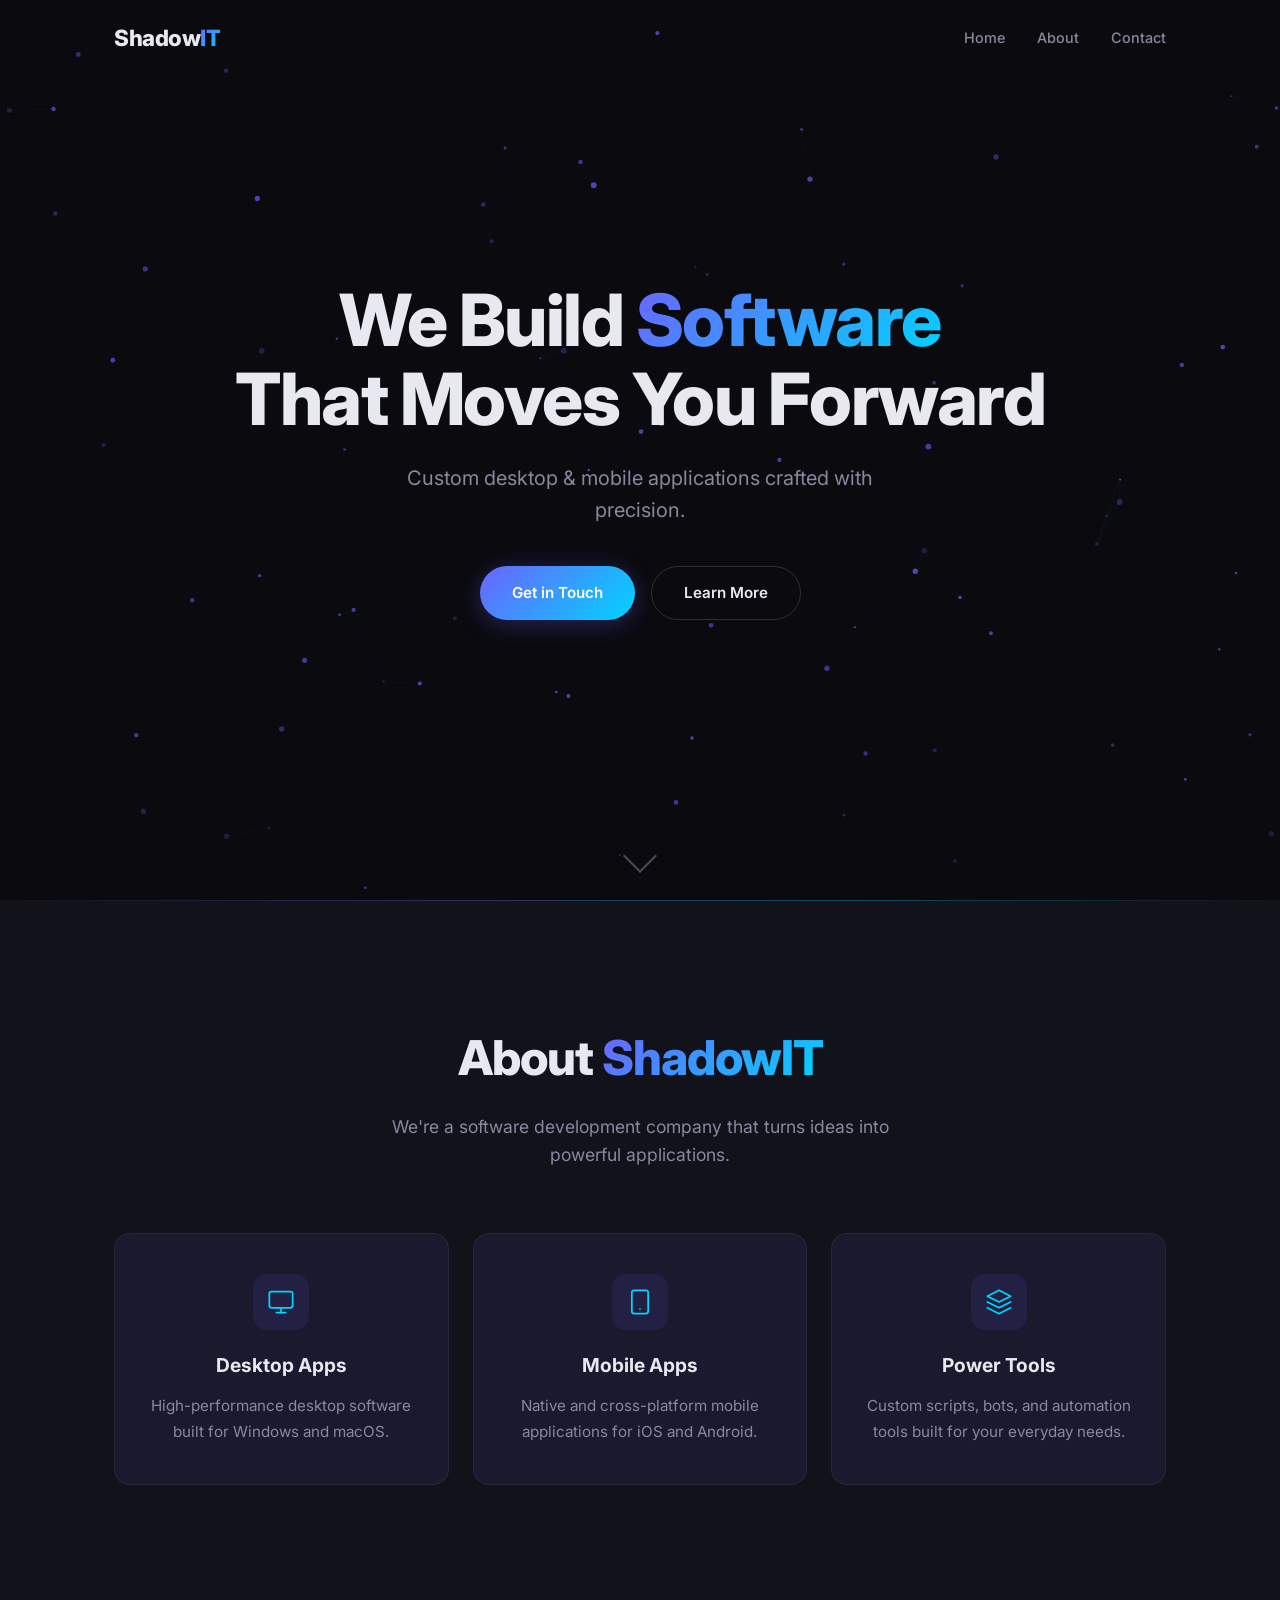
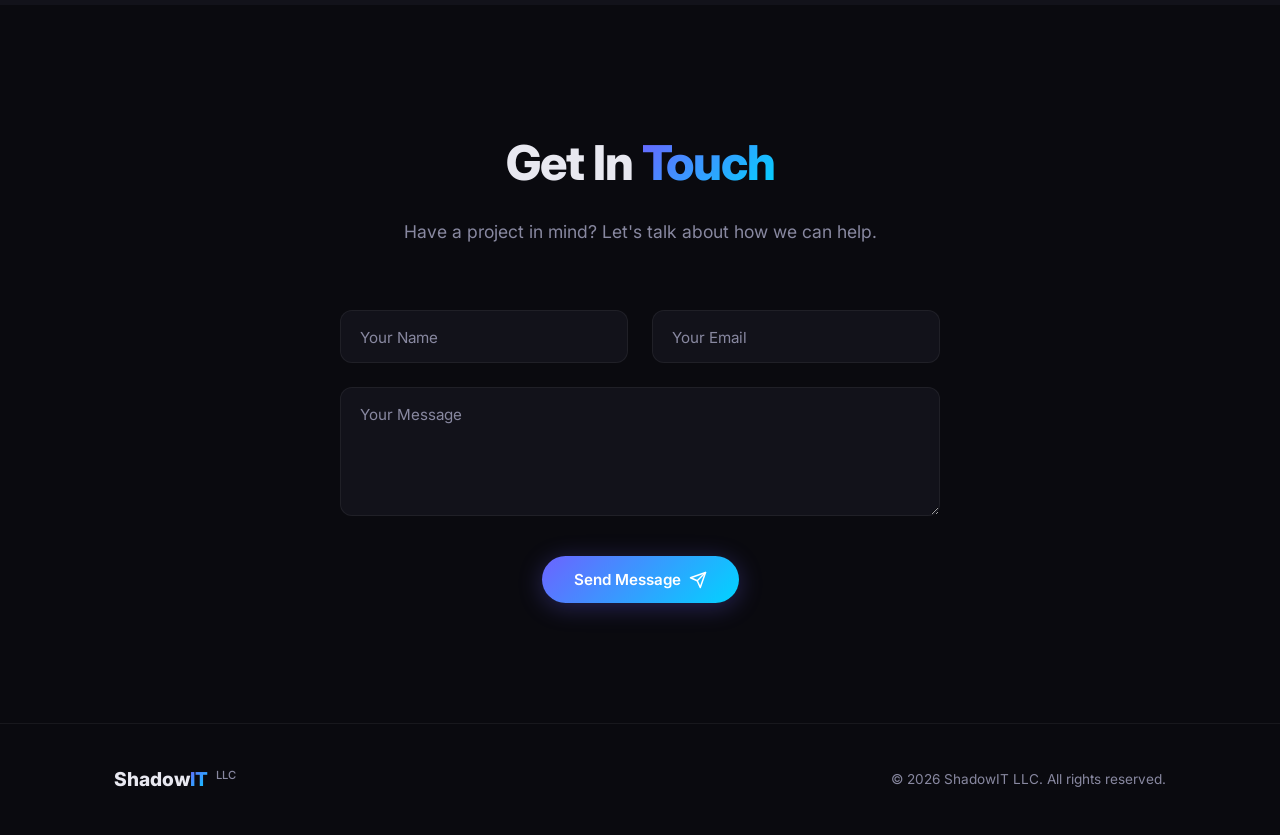
==== index.html @ 5a482e24 "Initial commit — ShadowIT LLC landing page Co-Authored-By: Claude Opus 4.6 <noreply@anthropic.com>" ====
<!DOCTYPE html>
<html lang="en">
<head>
  <meta charset="UTF-8">
  <meta name="viewport" content="width=device-width, initial-scale=1.0">
  <title>ShadowIT LLC — Software Development</title>
  <meta name="description" content="ShadowIT LLC builds custom software for desktop and mobile platforms.">
  <link rel="stylesheet" href="style.css">
  <link rel="preconnect" href="https://fonts.googleapis.com">
  <link rel="preconnect" href="https://fonts.gstatic.com" crossorigin>
  <link href="https://fonts.googleapis.com/css2?family=Inter:wght@400;500;600;700;800&display=swap" rel="stylesheet">
</head>
<body>
  <!-- Navigation -->
  <nav class="navbar" id="navbar">
    <div class="nav-container">
      <a href="#" class="nav-logo">
        <span class="logo-shadow">Shadow</span><span class="logo-it">IT</span>
      </a>
      <ul class="nav-links">
        <li><a href="#hero">Home</a></li>
        <li><a href="#about">About</a></li>
        <li><a href="#contact">Contact</a></li>
      </ul>
      <button class="nav-toggle" id="nav-toggle" aria-label="Toggle menu">
        <span></span>
        <span></span>
        <span></span>
      </button>
    </div>
  </nav>

  <!-- Hero Section -->
  <section class="hero" id="hero">
    <canvas id="particle-canvas"></canvas>
    <div class="hero-content">
      <h1 class="hero-title fade-up">
        We Build <span class="gradient-text">Software</span><br>
        That Moves You Forward
      </h1>
      <p class="hero-subtitle fade-up">
        Custom desktop &amp; mobile applications crafted with precision.
      </p>
      <div class="hero-buttons fade-up">
        <a href="#contact" class="btn btn-primary">Get in Touch</a>
        <a href="#about" class="btn btn-outline">Learn More</a>
      </div>
    </div>
    <a href="#about" class="scroll-indicator" aria-label="Scroll down">
      <div class="scroll-arrow"></div>
    </a>
  </section>

  <!-- About Section -->
  <section class="about" id="about">
    <div class="container">
      <h2 class="section-title fade-up">About <span class="gradient-text">ShadowIT</span></h2>
      <p class="section-subtitle fade-up">
        We're a software development company that turns ideas into powerful applications.
      </p>
      <div class="about-grid">
        <div class="about-card fade-up">
          <div class="card-icon">
            <svg viewBox="0 0 24 24" fill="none" stroke="currentColor" stroke-width="1.5" stroke-linecap="round" stroke-linejoin="round">
              <rect x="2" y="3" width="20" height="14" rx="2"/><path d="M8 21h8"/><path d="M12 17v4"/>
            </svg>
          </div>
          <h3>Desktop Apps</h3>
          <p>High-performance desktop software built for Windows and macOS.</p>
        </div>
        <div class="about-card fade-up">
          <div class="card-icon">
            <svg viewBox="0 0 24 24" fill="none" stroke="currentColor" stroke-width="1.5" stroke-linecap="round" stroke-linejoin="round">
              <rect x="5" y="2" width="14" height="20" rx="2"/><path d="M12 18h.01"/>
            </svg>
          </div>
          <h3>Mobile Apps</h3>
          <p>Native and cross-platform mobile applications for iOS and Android.</p>
        </div>
        <div class="about-card fade-up">
          <div class="card-icon">
            <svg viewBox="0 0 24 24" fill="none" stroke="currentColor" stroke-width="1.5" stroke-linecap="round" stroke-linejoin="round">
              <path d="M12 2L2 7l10 5 10-5-10-5z"/><path d="M2 17l10 5 10-5"/><path d="M2 12l10 5 10-5"/>
            </svg>
          </div>
          <h3>Power Tools</h3>
          <p>Custom scripts, bots, and automation tools built for your everyday needs.</p>
        </div>
      </div>
    </div>
  </section>

  <!-- Contact Section -->
  <section class="contact" id="contact">
    <div class="container">
      <h2 class="section-title fade-up">Get In <span class="gradient-text">Touch</span></h2>
      <p class="section-subtitle fade-up">
        Have a project in mind? Let's talk about how we can help.
      </p>
      <form class="contact-form fade-up" id="contact-form">
        <div class="form-group">
          <input type="text" id="name" name="name" required placeholder=" ">
          <label for="name">Your Name</label>
        </div>
        <div class="form-group">
          <input type="email" id="email" name="email" required placeholder=" ">
          <label for="email">Your Email</label>
        </div>
        <div class="form-group full-width">
          <textarea id="message" name="message" rows="5" required placeholder=" "></textarea>
          <label for="message">Your Message</label>
        </div>
        <button type="submit" class="btn btn-primary btn-submit">
          <span>Send Message</span>
          <svg class="send-icon" viewBox="0 0 24 24" fill="none" stroke="currentColor" stroke-width="2" stroke-linecap="round" stroke-linejoin="round">
            <path d="M22 2L11 13"/><path d="M22 2L15 22L11 13L2 9L22 2Z"/>
          </svg>
        </button>
      </form>
    </div>
  </section>

  <!-- Footer -->
  <footer class="footer">
    <div class="container">
      <div class="footer-content">
        <div class="footer-logo">
          <span class="logo-shadow">Shadow</span><span class="logo-it">IT</span>
          <span class="footer-llc">LLC</span>
        </div>
        <p class="footer-text">&copy; 2026 ShadowIT LLC. All rights reserved.</p>
      </div>
    </div>
  </footer>

  <script src="script.js"></script>
</body>
</html>
---- style.css ----
/* ===== Reset & Base ===== */
*, *::before, *::after {
  margin: 0;
  padding: 0;
  box-sizing: border-box;
}

:root {
  --bg-primary: #0a0a0f;
  --bg-secondary: #12121a;
  --bg-card: #1a1a2e;
  --text-primary: #e8e8f0;
  --text-secondary: #8888a0;
  --accent-1: #6c63ff;
  --accent-2: #00d4ff;
  --accent-gradient: linear-gradient(135deg, var(--accent-1), var(--accent-2));
  --border-color: rgba(255, 255, 255, 0.06);
  --glow: 0 0 40px rgba(108, 99, 255, 0.15);
}

html {
  scroll-behavior: smooth;
}

body {
  font-family: 'Inter', -apple-system, BlinkMacSystemFont, sans-serif;
  background-color: var(--bg-primary);
  color: var(--text-primary);
  line-height: 1.6;
  overflow-x: hidden;
}

a {
  text-decoration: none;
  color: inherit;
}

.container {
  max-width: 1100px;
  margin: 0 auto;
  padding: 0 24px;
}

.gradient-text {
  background: var(--accent-gradient);
  -webkit-background-clip: text;
  -webkit-text-fill-color: transparent;
  background-clip: text;
}

/* ===== Navbar ===== */
.navbar {
  position: fixed;
  top: 0;
  left: 0;
  right: 0;
  z-index: 1000;
  padding: 20px 0;
  transition: background 0.3s, padding 0.3s, box-shadow 0.3s;
}

.navbar.scrolled {
  background: rgba(10, 10, 15, 0.92);
  backdrop-filter: blur(16px);
  padding: 12px 0;
  box-shadow: 0 1px 0 var(--border-color);
}

.nav-container {
  max-width: 1100px;
  margin: 0 auto;
  padding: 0 24px;
  display: flex;
  align-items: center;
  justify-content: space-between;
}

.nav-logo {
  font-size: 1.4rem;
  font-weight: 800;
  letter-spacing: -0.5px;
}

.logo-shadow {
  color: var(--text-primary);
}

.logo-it {
  background: var(--accent-gradient);
  -webkit-background-clip: text;
  -webkit-text-fill-color: transparent;
  background-clip: text;
}

.nav-links {
  list-style: none;
  display: flex;
  gap: 32px;
}

.nav-links a {
  font-size: 0.9rem;
  font-weight: 500;
  color: var(--text-secondary);
  transition: color 0.3s;
  position: relative;
}

.nav-links a::after {
  content: '';
  position: absolute;
  bottom: -4px;
  left: 0;
  width: 0;
  height: 2px;
  background: var(--accent-gradient);
  transition: width 0.3s;
}

.nav-links a:hover {
  color: var(--text-primary);
}

.nav-links a:hover::after {
  width: 100%;
}

.nav-toggle {
  display: none;
  flex-direction: column;
  gap: 5px;
  background: none;
  border: none;
  cursor: pointer;
  padding: 4px;
}

.nav-toggle span {
  width: 24px;
  height: 2px;
  background: var(--text-primary);
  transition: transform 0.3s, opacity 0.3s;
}

.nav-toggle.active span:nth-child(1) {
  transform: rotate(45deg) translate(5px, 5px);
}

.nav-toggle.active span:nth-child(2) {
  opacity: 0;
}

.nav-toggle.active span:nth-child(3) {
  transform: rotate(-45deg) translate(5px, -5px);
}

/* ===== Hero ===== */
.hero {
  position: relative;
  min-height: 100vh;
  display: flex;
  align-items: center;
  justify-content: center;
  text-align: center;
  overflow: hidden;
}

#particle-canvas {
  position: absolute;
  top: 0;
  left: 0;
  width: 100%;
  height: 100%;
  pointer-events: none;
}

.hero-content {
  position: relative;
  z-index: 1;
  padding: 0 24px;
}

.hero-title {
  font-size: clamp(2.4rem, 6vw, 4.5rem);
  font-weight: 800;
  line-height: 1.1;
  letter-spacing: -1.5px;
  margin-bottom: 24px;
}

.hero-subtitle {
  font-size: clamp(1rem, 2vw, 1.25rem);
  color: var(--text-secondary);
  max-width: 500px;
  margin: 0 auto 40px;
}

.hero-buttons {
  display: flex;
  gap: 16px;
  justify-content: center;
  flex-wrap: wrap;
}

/* ===== Buttons ===== */
.btn {
  display: inline-flex;
  align-items: center;
  gap: 8px;
  padding: 14px 32px;
  border-radius: 50px;
  font-size: 0.95rem;
  font-weight: 600;
  font-family: inherit;
  cursor: pointer;
  transition: transform 0.2s, box-shadow 0.3s;
}

.btn:hover {
  transform: translateY(-2px);
}

.btn-primary {
  background: var(--accent-gradient);
  color: #fff;
  border: none;
  box-shadow: 0 4px 24px rgba(108, 99, 255, 0.3);
}

.btn-primary:hover {
  box-shadow: 0 8px 32px rgba(108, 99, 255, 0.45);
}

.btn-outline {
  background: transparent;
  color: var(--text-primary);
  border: 1.5px solid rgba(255, 255, 255, 0.15);
}

.btn-outline:hover {
  border-color: var(--accent-1);
  box-shadow: 0 0 20px rgba(108, 99, 255, 0.15);
}

/* ===== Scroll Indicator ===== */
.scroll-indicator {
  position: absolute;
  bottom: 32px;
  left: 50%;
  transform: translateX(-50%);
  z-index: 1;
  cursor: pointer;
}

.scroll-arrow {
  width: 24px;
  height: 24px;
  border-right: 2px solid var(--text-secondary);
  border-bottom: 2px solid var(--text-secondary);
  transform: rotate(45deg);
  animation: bounce 2s infinite;
  opacity: 0.5;
}

@keyframes bounce {
  0%, 20%, 50%, 80%, 100% { transform: rotate(45deg) translateY(0); }
  40% { transform: rotate(45deg) translateY(8px); }
  60% { transform: rotate(45deg) translateY(4px); }
}

/* ===== About Section ===== */
.about {
  padding: 120px 0;
  background: var(--bg-secondary);
  position: relative;
}

.about::before {
  content: '';
  position: absolute;
  top: 0;
  left: 0;
  right: 0;
  height: 1px;
  background: linear-gradient(90deg, transparent, var(--accent-1), var(--accent-2), transparent);
  opacity: 0.3;
}

.section-title {
  font-size: clamp(2rem, 4vw, 3rem);
  font-weight: 800;
  text-align: center;
  letter-spacing: -1px;
  margin-bottom: 16px;
}

.section-subtitle {
  text-align: center;
  color: var(--text-secondary);
  font-size: 1.1rem;
  max-width: 550px;
  margin: 0 auto 64px;
}

.about-grid {
  display: grid;
  grid-template-columns: repeat(3, 1fr);
  gap: 24px;
}

.about-card {
  background: var(--bg-card);
  border: 1px solid var(--border-color);
  border-radius: 16px;
  padding: 40px 32px;
  text-align: center;
  transition: transform 0.3s, box-shadow 0.3s, border-color 0.3s;
}

.about-card:hover {
  transform: translateY(-8px);
  box-shadow: var(--glow);
  border-color: rgba(108, 99, 255, 0.2);
}

.card-icon {
  width: 56px;
  height: 56px;
  margin: 0 auto 20px;
  display: flex;
  align-items: center;
  justify-content: center;
  border-radius: 14px;
  background: rgba(108, 99, 255, 0.1);
}

.card-icon svg {
  width: 28px;
  height: 28px;
  color: var(--accent-2);
}

.about-card h3 {
  font-size: 1.2rem;
  font-weight: 700;
  margin-bottom: 12px;
}

.about-card p {
  color: var(--text-secondary);
  font-size: 0.95rem;
  line-height: 1.7;
}

/* ===== Contact Section ===== */
.contact {
  padding: 120px 0;
  background: var(--bg-primary);
}

.contact-form {
  max-width: 600px;
  margin: 0 auto;
  display: grid;
  grid-template-columns: 1fr 1fr;
  gap: 24px;
}

.form-group {
  position: relative;
}

.form-group.full-width {
  grid-column: 1 / -1;
}

.form-group input,
.form-group textarea {
  width: 100%;
  padding: 16px 20px;
  background: var(--bg-secondary);
  border: 1.5px solid var(--border-color);
  border-radius: 12px;
  color: var(--text-primary);
  font-size: 0.95rem;
  font-family: inherit;
  transition: border-color 0.3s, box-shadow 0.3s;
  outline: none;
}

.form-group textarea {
  resize: vertical;
  min-height: 120px;
}

.form-group input:focus,
.form-group textarea:focus {
  border-color: var(--accent-1);
  box-shadow: 0 0 0 3px rgba(108, 99, 255, 0.1);
}

.form-group label {
  position: absolute;
  top: 16px;
  left: 20px;
  font-size: 0.95rem;
  color: var(--text-secondary);
  pointer-events: none;
  transition: all 0.2s;
}

.form-group input:focus + label,
.form-group input:not(:placeholder-shown) + label,
.form-group textarea:focus + label,
.form-group textarea:not(:placeholder-shown) + label {
  top: -10px;
  left: 14px;
  font-size: 0.75rem;
  color: var(--accent-2);
  background: var(--bg-primary);
  padding: 0 6px;
}

.btn-submit {
  grid-column: 1 / -1;
  justify-content: center;
  width: fit-content;
  margin: 8px auto 0;
}

.send-icon {
  width: 18px;
  height: 18px;
}

/* ===== Footer ===== */
.footer {
  padding: 40px 0;
  border-top: 1px solid var(--border-color);
}

.footer-content {
  display: flex;
  align-items: center;
  justify-content: space-between;
}

.footer-logo {
  font-size: 1.2rem;
  font-weight: 800;
}

.footer-llc {
  font-size: 0.7rem;
  color: var(--text-secondary);
  font-weight: 500;
  margin-left: 4px;
  vertical-align: super;
}

.footer-text {
  color: var(--text-secondary);
  font-size: 0.85rem;
}

/* ===== Fade-up Animation ===== */
.fade-up {
  opacity: 0;
  transform: translateY(30px);
  transition: opacity 0.7s ease, transform 0.7s ease;
}

.fade-up.visible {
  opacity: 1;
  transform: translateY(0);
}

/* ===== Form Success State ===== */
.form-success {
  text-align: center;
  padding: 40px;
  grid-column: 1 / -1;
}

.form-success svg {
  width: 56px;
  height: 56px;
  color: #22c55e;
  margin-bottom: 16px;
}

.form-success h3 {
  font-size: 1.3rem;
  margin-bottom: 8px;
}

.form-success p {
  color: var(--text-secondary);
}

/* ===== Responsive ===== */
@media (max-width: 768px) {
  .nav-links {
    display: none;
    position: absolute;
    top: 100%;
    left: 0;
    right: 0;
    background: rgba(10, 10, 15, 0.96);
    backdrop-filter: blur(16px);
    flex-direction: column;
    align-items: center;
    padding: 24px 0;
    gap: 20px;
    border-bottom: 1px solid var(--border-color);
  }

  .nav-links.open {
    display: flex;
  }

  .nav-toggle {
    display: flex;
  }

  .about-grid {
    grid-template-columns: 1fr;
    max-width: 400px;
    margin: 0 auto;
  }

  .contact-form {
    grid-template-columns: 1fr;
  }

  .footer-content {
    flex-direction: column;
    gap: 12px;
    text-align: center;
  }
}
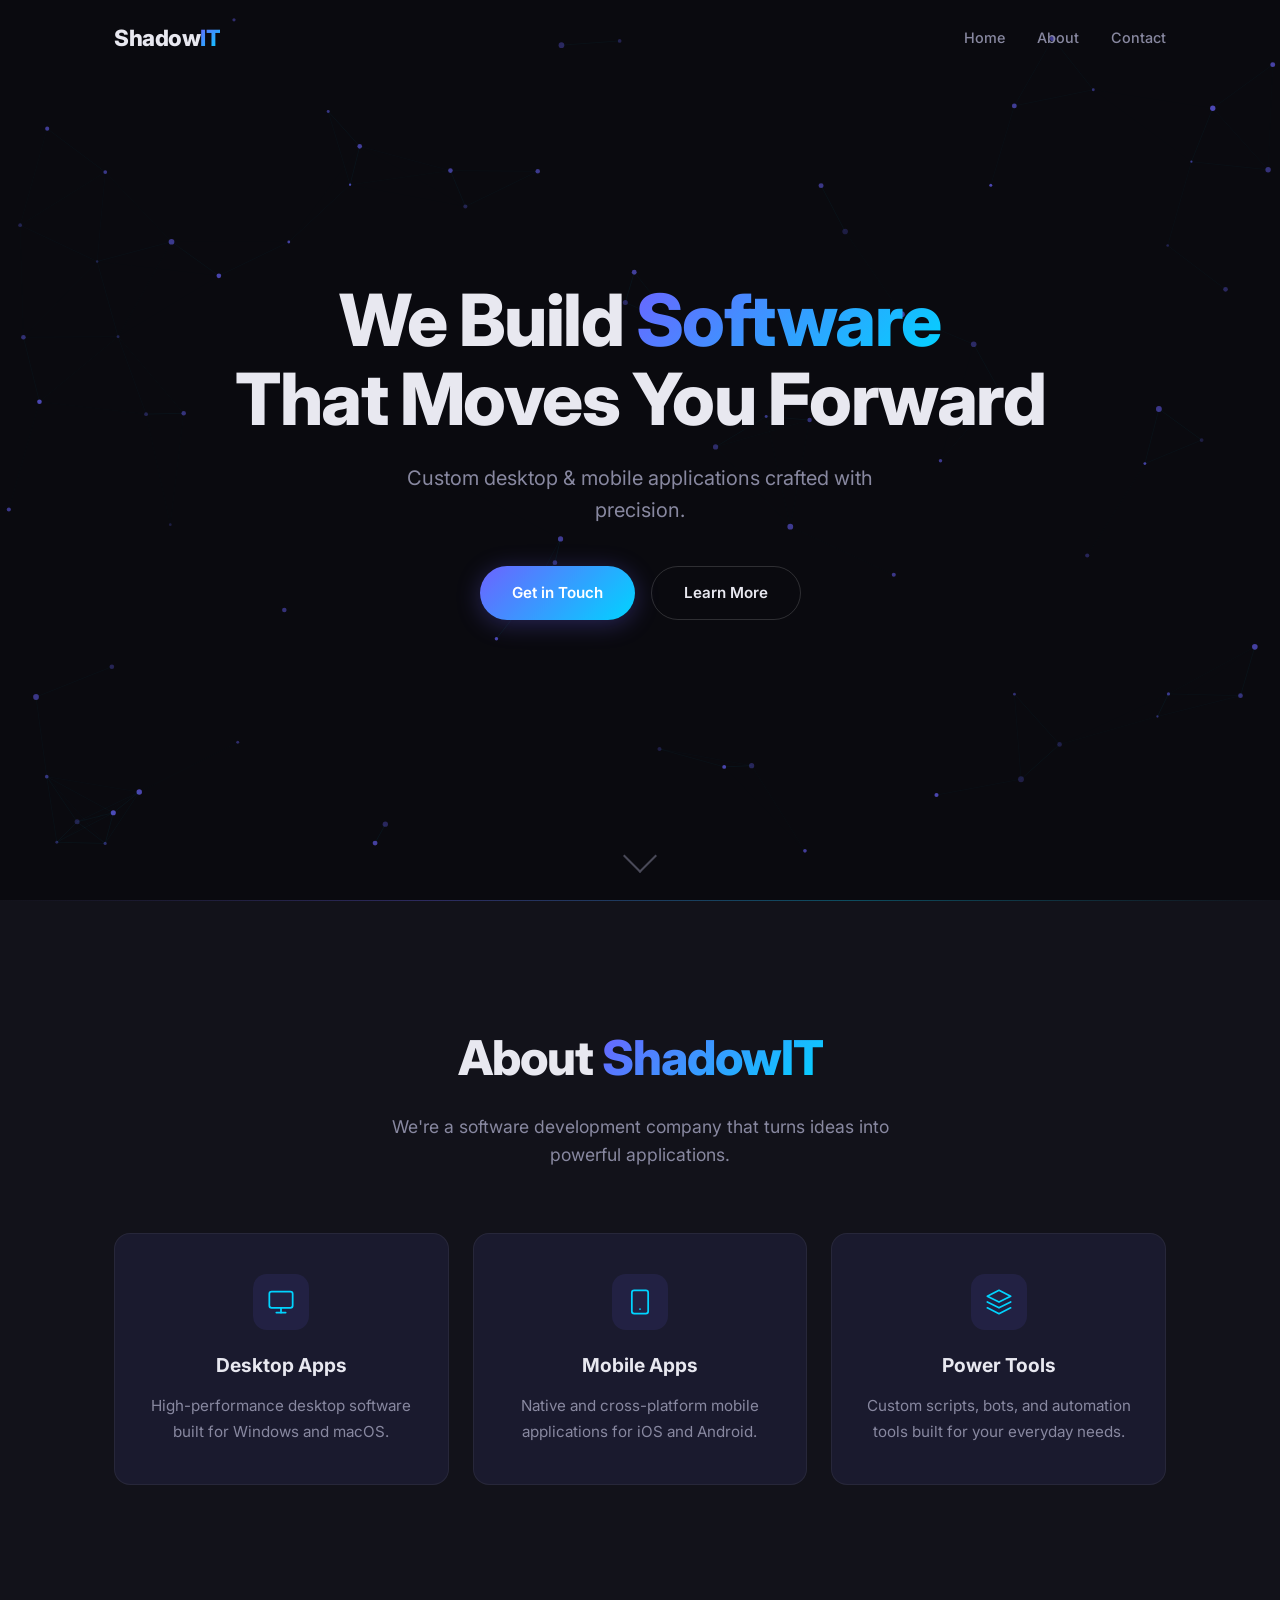
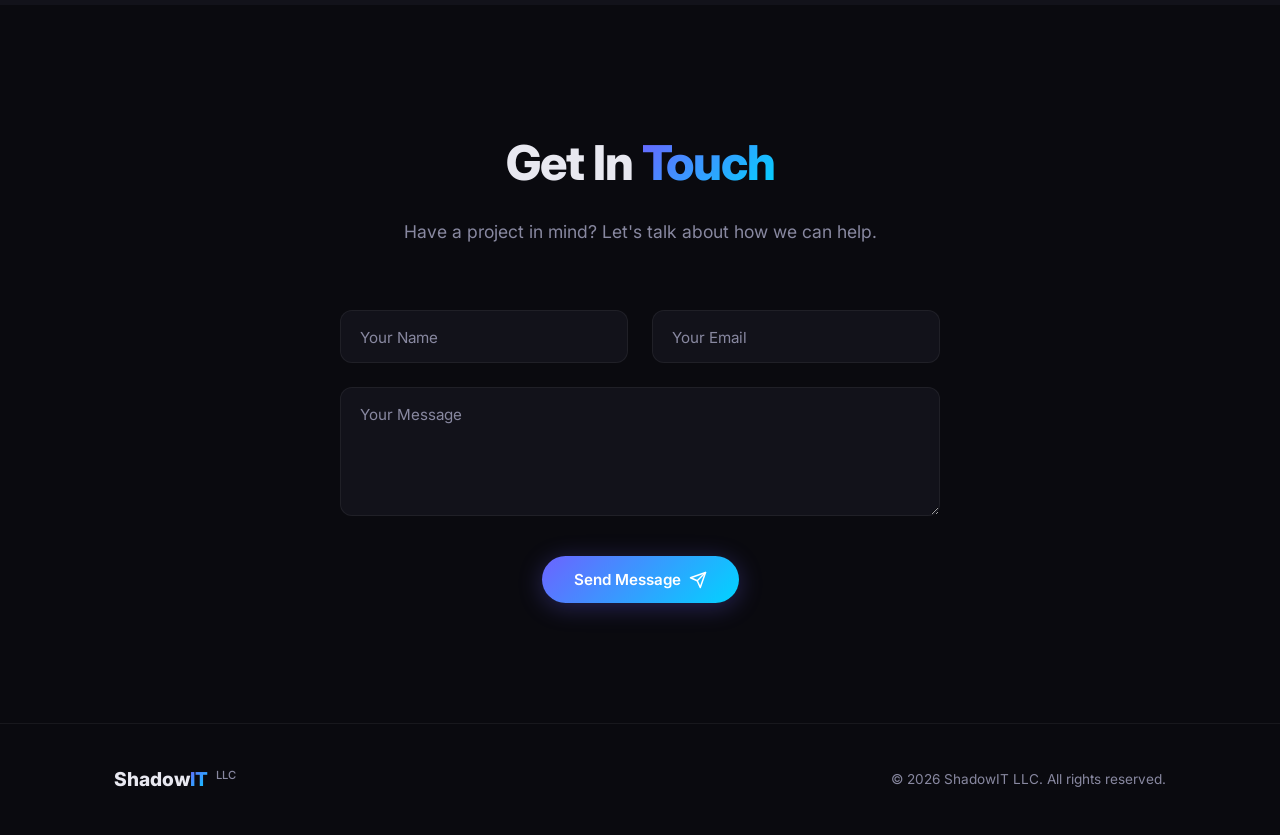
==== commit 2a14eaa2: "Wire up contact form to FormSubmit for email delivery Co-Authored-By: Claude Opus 4.6 <noreply@anthr" ====
--- a/index.html
+++ b/index.html
@@ -97,7 +97,10 @@
       <p class="section-subtitle fade-up">
         Have a project in mind? Let's talk about how we can help.
       </p>
-      <form class="contact-form fade-up" id="contact-form">
+      <form class="contact-form fade-up" id="contact-form" action="https://formsubmit.co/TheShadowITGroup@gmail.com" method="POST">
+        <input type="hidden" name="_subject" value="New message from ShadowIT website">
+        <input type="hidden" name="_next" value="https://theshadowitgroup.com">
+        <input type="hidden" name="_captcha" value="false">
         <div class="form-group">
           <input type="text" id="name" name="name" required placeholder=" ">
           <label for="name">Your Name</label>
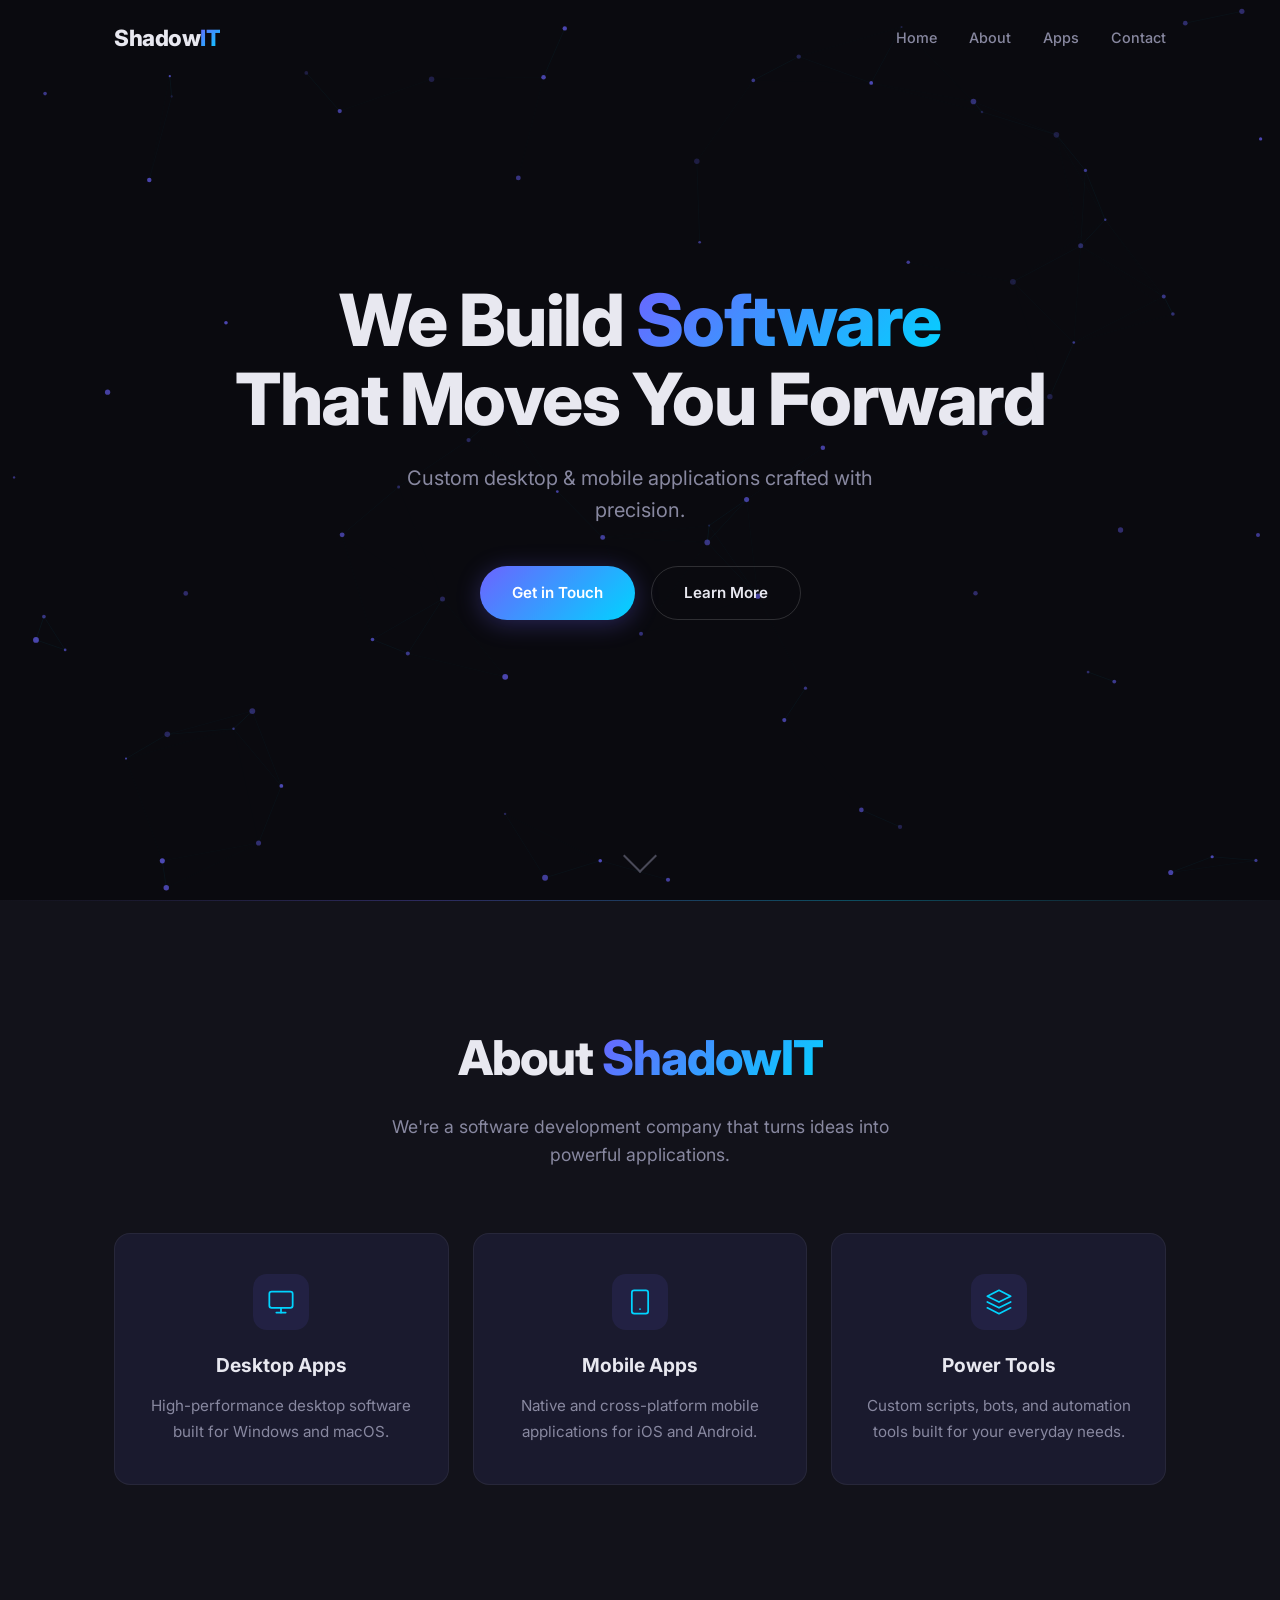
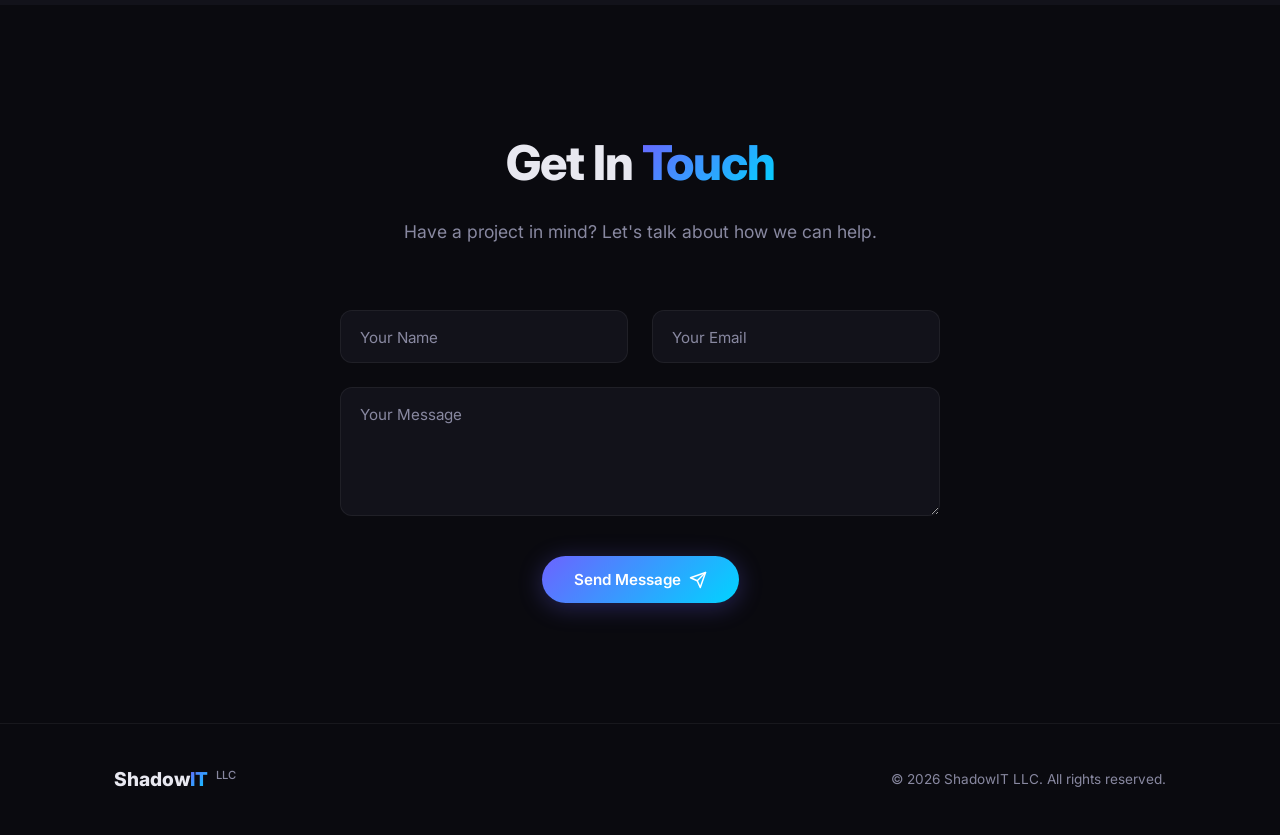
==== commit 42c814bc: "Add Apps page showcasing MightyTask New apps.html page with detailed feature breakdown for MightyTas" ====
--- a/index.html
+++ b/index.html
@@ -20,6 +20,7 @@
       <ul class="nav-links">
         <li><a href="#hero">Home</a></li>
         <li><a href="#about">About</a></li>
+        <li><a href="apps.html">Apps</a></li>
         <li><a href="#contact">Contact</a></li>
       </ul>
       <button class="nav-toggle" id="nav-toggle" aria-label="Toggle menu">
--- a/style.css
+++ b/style.css
@@ -463,6 +463,226 @@
   font-size: 0.85rem;
 }
 
+/* ===== Active Nav Link ===== */
+.nav-links a.active {
+  color: var(--text-primary);
+}
+
+.nav-links a.active::after {
+  width: 100%;
+}
+
+/* ===== Apps Hero ===== */
+.apps-hero {
+  padding: 160px 0 80px;
+  background: var(--bg-primary);
+  text-align: center;
+}
+
+/* ===== App Showcase ===== */
+.app-showcase {
+  padding: 0 0 120px;
+  background: var(--bg-primary);
+}
+
+.app-header {
+  display: flex;
+  align-items: center;
+  gap: 24px;
+  margin-bottom: 24px;
+}
+
+.app-icon {
+  width: 72px;
+  height: 72px;
+  border-radius: 18px;
+  background: rgba(108, 99, 255, 0.12);
+  display: flex;
+  align-items: center;
+  justify-content: center;
+  flex-shrink: 0;
+}
+
+.app-icon svg {
+  width: 36px;
+  height: 36px;
+  color: var(--accent-2);
+}
+
+.app-name {
+  font-size: 2rem;
+  font-weight: 800;
+  letter-spacing: -0.5px;
+}
+
+.app-tagline {
+  color: var(--text-secondary);
+  font-size: 1rem;
+  margin-top: 4px;
+}
+
+.badge {
+  display: inline-block;
+  padding: 4px 12px;
+  border-radius: 20px;
+  font-size: 0.75rem;
+  font-weight: 600;
+  background: rgba(108, 99, 255, 0.15);
+  color: var(--accent-2);
+  border: 1px solid rgba(108, 99, 255, 0.25);
+  margin-top: 8px;
+}
+
+.app-description {
+  color: var(--text-secondary);
+  font-size: 1.05rem;
+  line-height: 1.8;
+  max-width: 700px;
+  margin-bottom: 48px;
+}
+
+.features-heading {
+  font-size: 1.3rem;
+  font-weight: 700;
+  margin-bottom: 24px;
+  color: var(--text-primary);
+}
+
+/* Feature Cards Grid */
+.feature-cards {
+  display: grid;
+  grid-template-columns: repeat(3, 1fr);
+  gap: 20px;
+  margin-bottom: 56px;
+}
+
+.feature-card {
+  background: var(--bg-card);
+  border: 1px solid var(--border-color);
+  border-radius: 14px;
+  padding: 32px 24px;
+  transition: transform 0.3s, box-shadow 0.3s, border-color 0.3s;
+}
+
+.feature-card:hover {
+  transform: translateY(-4px);
+  box-shadow: var(--glow);
+  border-color: rgba(108, 99, 255, 0.2);
+}
+
+.feature-icon {
+  width: 48px;
+  height: 48px;
+  border-radius: 12px;
+  background: rgba(108, 99, 255, 0.1);
+  display: flex;
+  align-items: center;
+  justify-content: center;
+  margin-bottom: 16px;
+}
+
+.feature-icon svg {
+  width: 24px;
+  height: 24px;
+  color: var(--accent-2);
+}
+
+.feature-card h4 {
+  font-size: 1.05rem;
+  font-weight: 700;
+  margin-bottom: 8px;
+}
+
+.feature-card p {
+  color: var(--text-secondary);
+  font-size: 0.9rem;
+  line-height: 1.7;
+}
+
+/* Detail Grid */
+.detail-grid {
+  display: grid;
+  grid-template-columns: repeat(2, 1fr);
+  gap: 16px;
+  margin-bottom: 56px;
+}
+
+.detail-item {
+  display: flex;
+  align-items: flex-start;
+  gap: 16px;
+  padding: 20px;
+  background: var(--bg-secondary);
+  border: 1px solid var(--border-color);
+  border-radius: 12px;
+  transition: border-color 0.3s;
+}
+
+.detail-item:hover {
+  border-color: rgba(108, 99, 255, 0.2);
+}
+
+.detail-icon {
+  width: 40px;
+  height: 40px;
+  border-radius: 10px;
+  background: rgba(108, 99, 255, 0.1);
+  display: flex;
+  align-items: center;
+  justify-content: center;
+  flex-shrink: 0;
+}
+
+.detail-icon svg {
+  width: 20px;
+  height: 20px;
+  color: var(--accent-2);
+}
+
+.detail-item h4 {
+  font-size: 0.95rem;
+  font-weight: 700;
+  margin-bottom: 4px;
+}
+
+.detail-item p {
+  color: var(--text-secondary);
+  font-size: 0.85rem;
+  line-height: 1.6;
+}
+
+/* CTA Card */
+.cta-card {
+  text-align: center;
+  padding: 48px 32px;
+  background: var(--bg-card);
+  border: 1px solid var(--border-color);
+  border-radius: 16px;
+  position: relative;
+  overflow: hidden;
+}
+
+.cta-card::before {
+  content: '';
+  position: absolute;
+  top: 0;
+  left: 0;
+  right: 0;
+  height: 2px;
+  background: var(--accent-gradient);
+}
+
+.cta-card h3 {
+  font-size: 1.4rem;
+  font-weight: 700;
+  margin-bottom: 8px;
+}
+
+.cta-card p {
+  color: var(--text-secondary);
+  font-size: 0.95rem;
+}
+
 /* ===== Fade-up Animation ===== */
 .fade-up {
   opacity: 0;
@@ -480,6 +700,10 @@
   text-align: center;
   padding: 40px;
   grid-column: 1 / -1;
+  display: flex;
+  flex-direction: column;
+  align-items: center;
+  justify-content: center;
 }
 
 .form-success svg {
@@ -538,4 +762,23 @@
     gap: 12px;
     text-align: center;
   }
-}
+
+  .feature-cards {
+    grid-template-columns: repeat(2, 1fr);
+  }
+
+  .detail-grid {
+    grid-template-columns: 1fr;
+  }
+
+  .app-header {
+    flex-direction: column;
+    text-align: center;
+  }
+}
+
+@media (max-width: 480px) {
+  .feature-cards {
+    grid-template-columns: 1fr;
+  }
+}
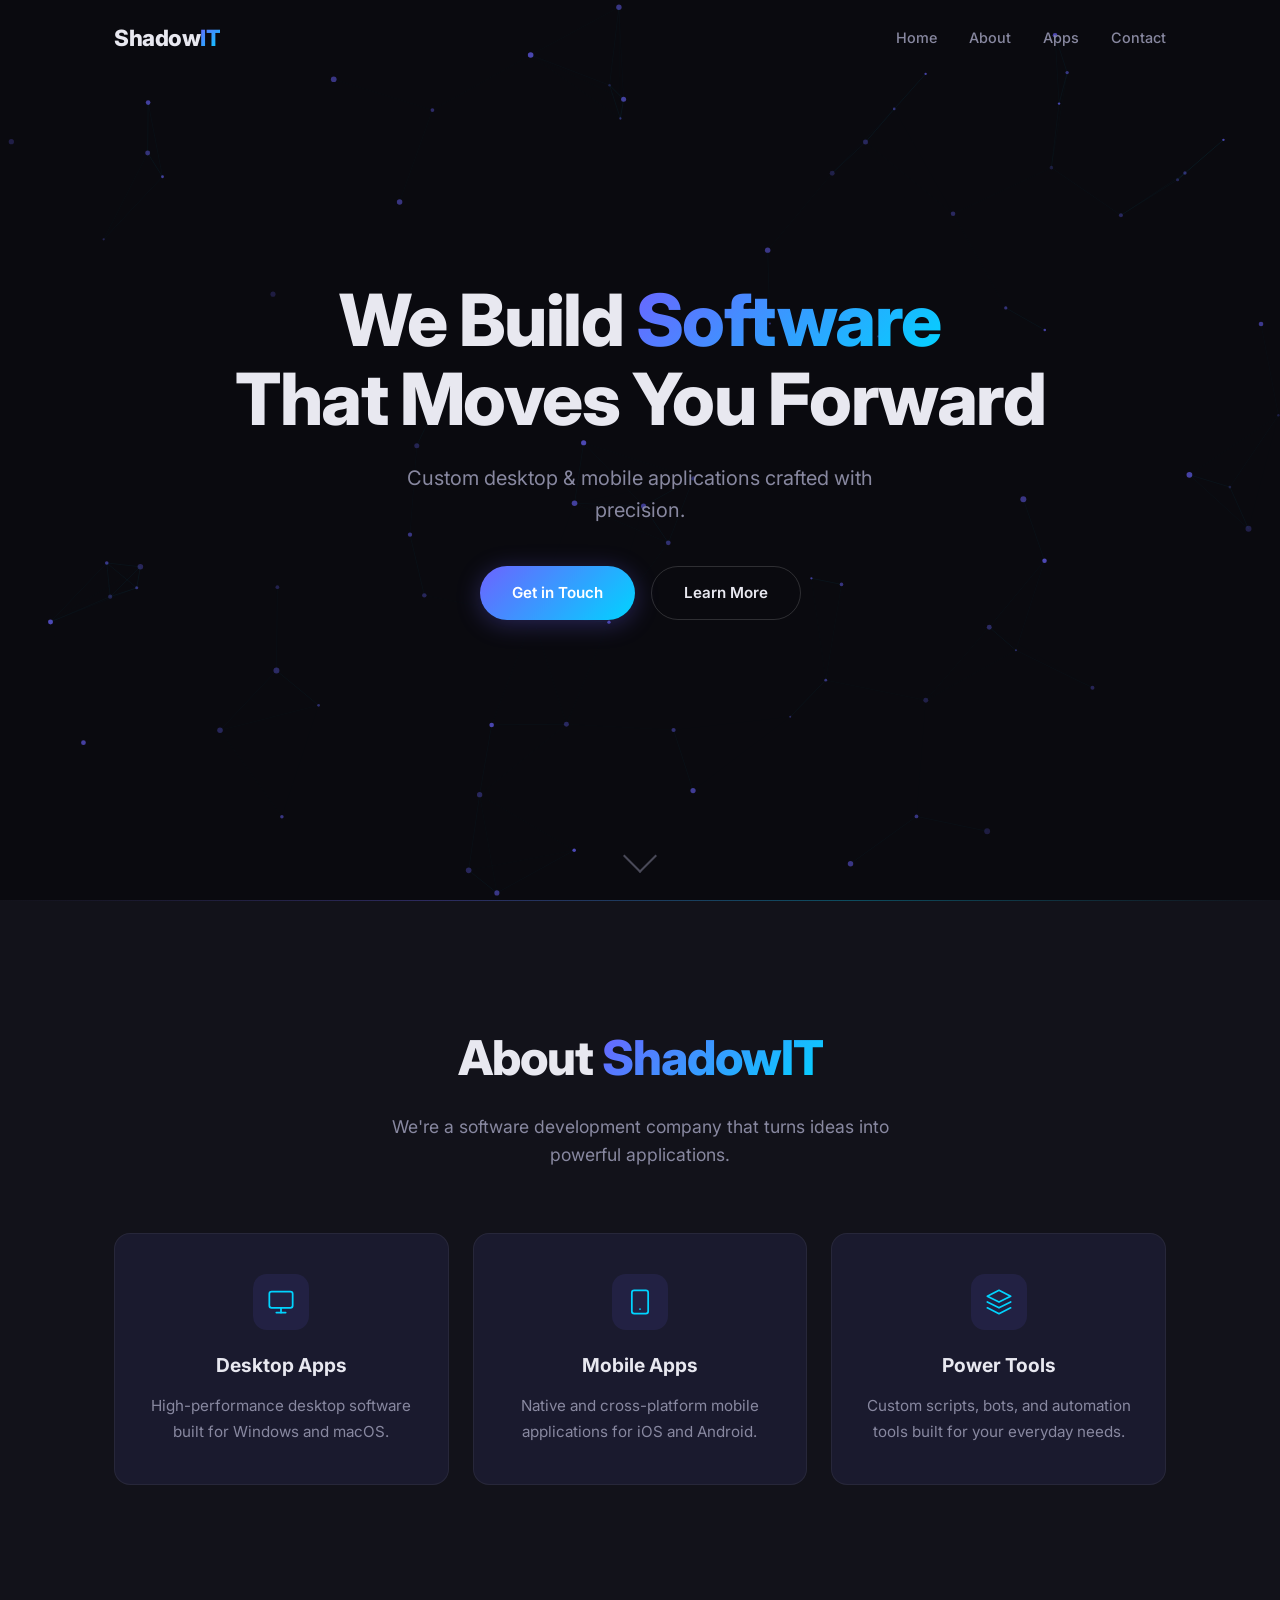
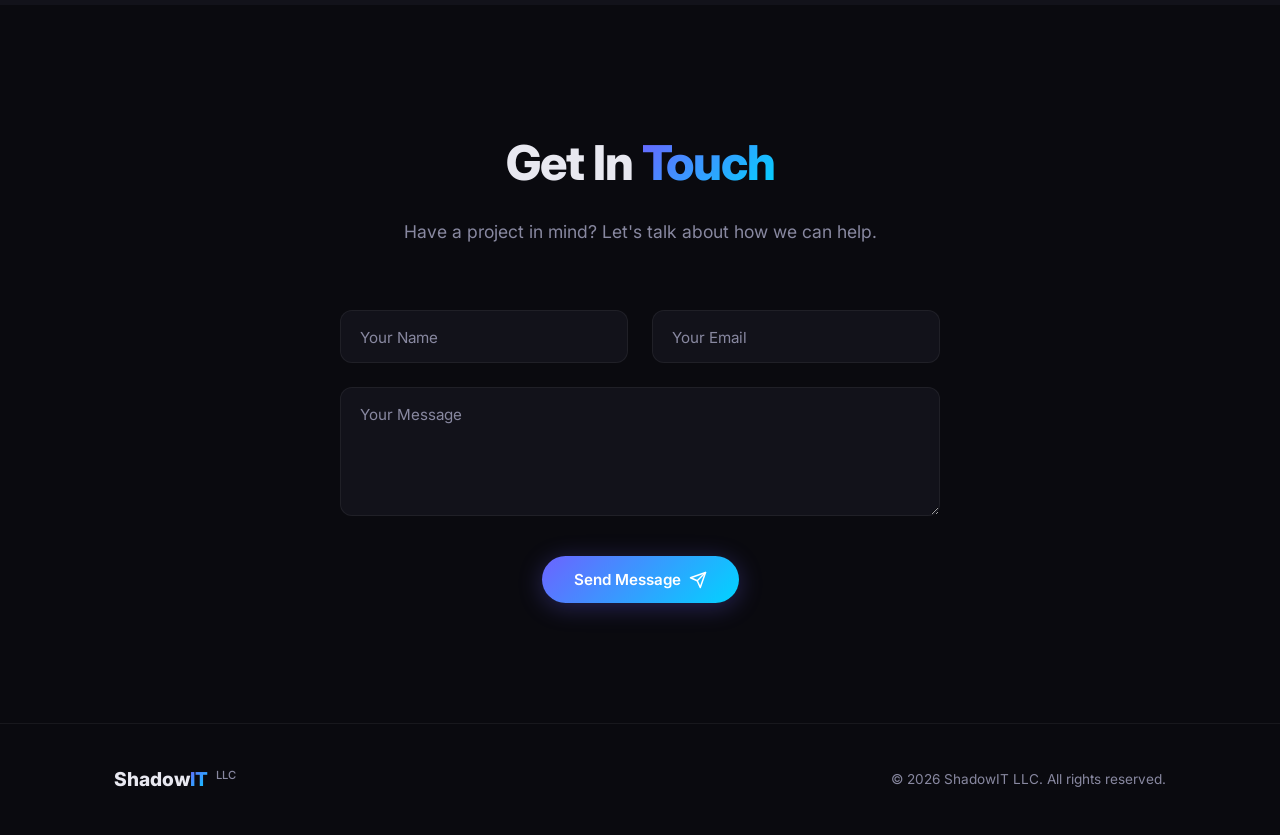
==== commit 8f8e57be: "Move apps.html to apps/index.html for clean URLs URLs now show /apps/ instead of /apps.html on GitHu" ====
--- a/index.html
+++ b/index.html
@@ -20,7 +20,7 @@
       <ul class="nav-links">
         <li><a href="#hero">Home</a></li>
         <li><a href="#about">About</a></li>
-        <li><a href="apps.html">Apps</a></li>
+        <li><a href="/apps/">Apps</a></li>
         <li><a href="#contact">Contact</a></li>
       </ul>
       <button class="nav-toggle" id="nav-toggle" aria-label="Toggle menu">
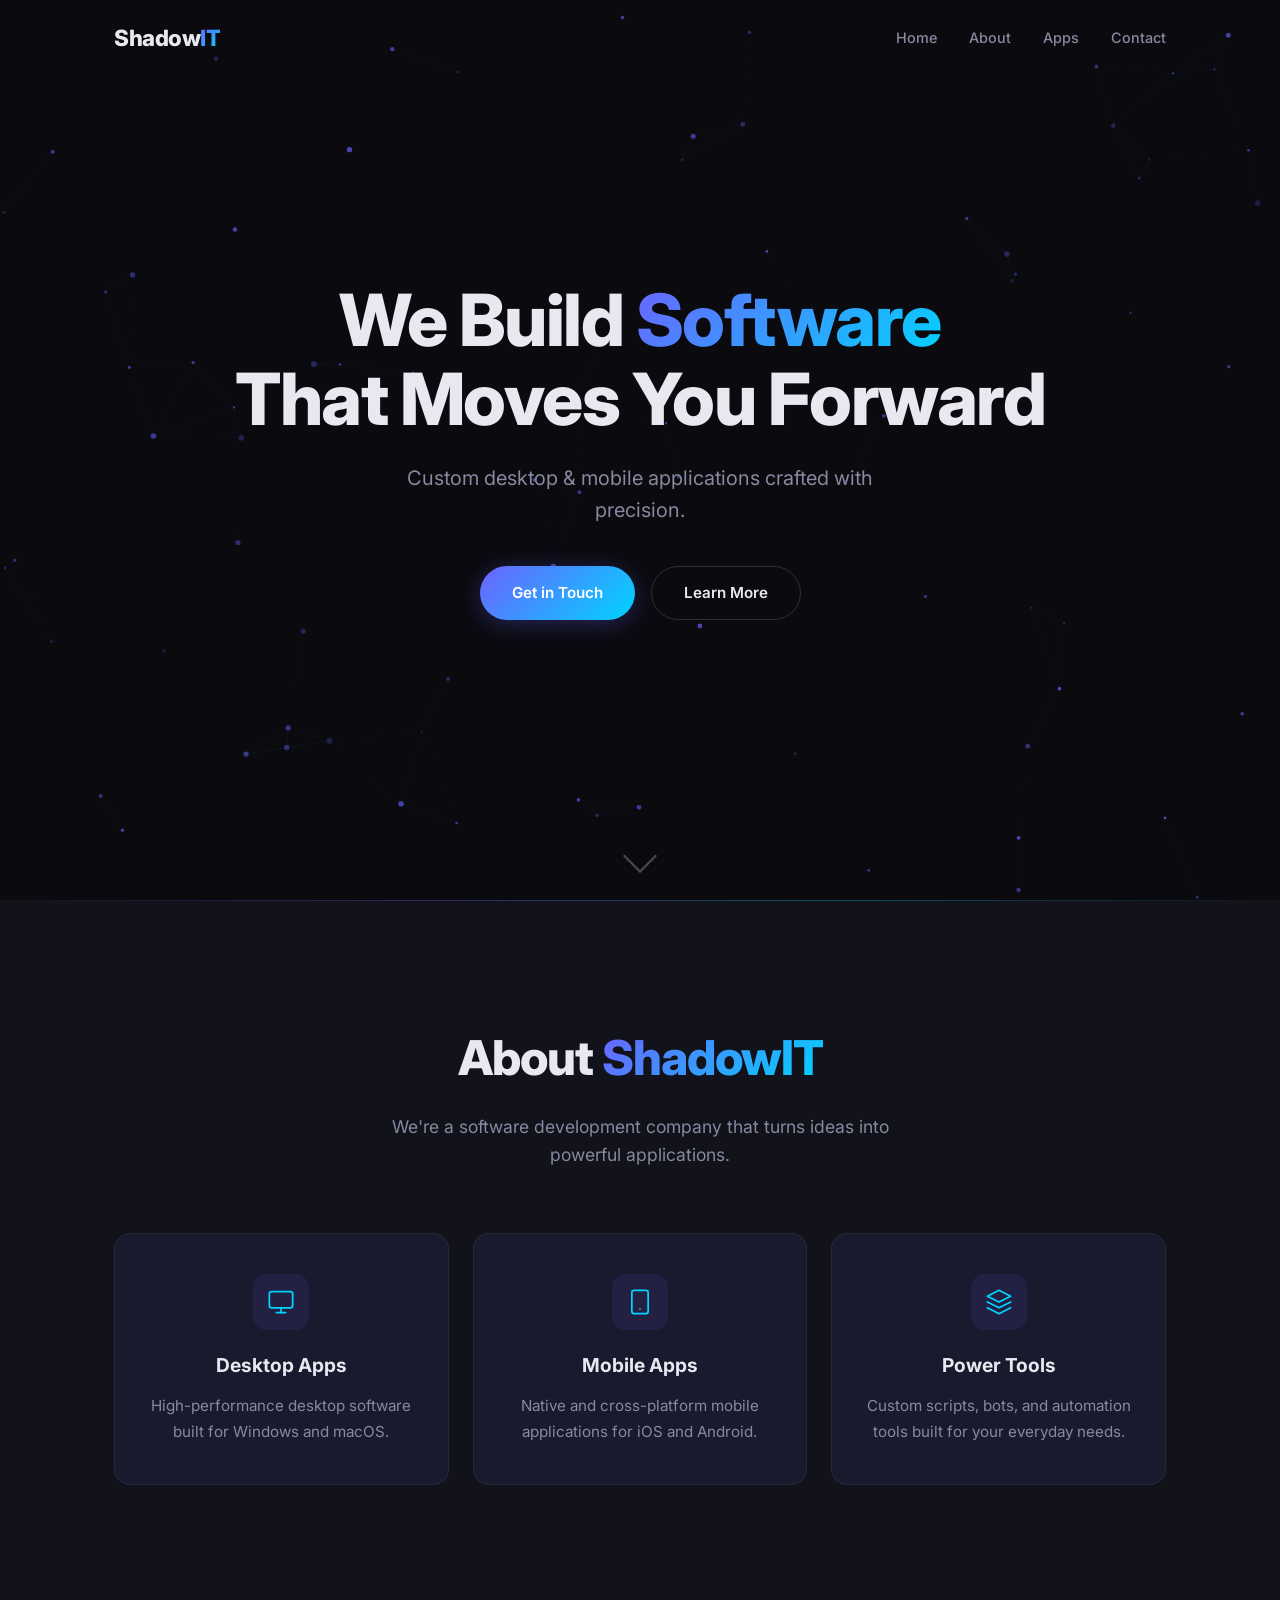
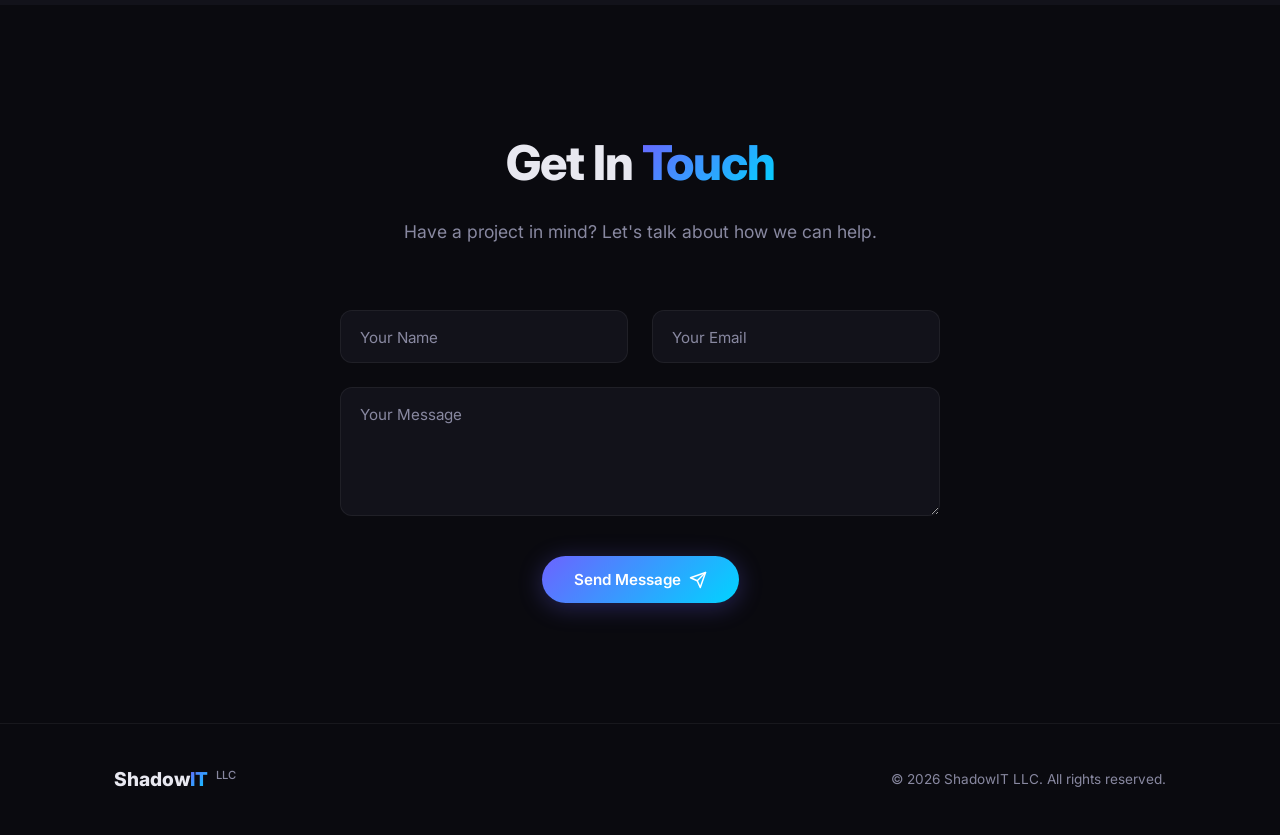
==== commit 7e079f09: "Point contact form to new theshadowitgroup.com email Co-Authored-By: Claude Fable 5 <noreply@anthrop" ====
--- a/index.html
+++ b/index.html
@@ -98,7 +98,7 @@
       <p class="section-subtitle fade-up">
         Have a project in mind? Let's talk about how we can help.
       </p>
-      <form class="contact-form fade-up" id="contact-form" action="https://formsubmit.co/TheShadowITGroup@gmail.com" method="POST">
+      <form class="contact-form fade-up" id="contact-form" action="https://formsubmit.co/John.hampton@theshadowitgroup.com" method="POST">
         <input type="hidden" name="_subject" value="New message from ShadowIT website">
         <input type="hidden" name="_next" value="https://theshadowitgroup.com">
         <input type="hidden" name="_captcha" value="false">
--- a/style.css
+++ b/style.css
@@ -681,6 +681,126 @@
 .cta-card p {
   color: var(--text-secondary);
   font-size: 0.95rem;
+}
+
+/* ===== App Accordion ===== */
+.app-accordion {
+  background: var(--bg-card);
+  border: 1px solid var(--border-color);
+  border-radius: 16px;
+  overflow: hidden;
+  margin-bottom: 24px;
+  transition: border-color 0.3s, box-shadow 0.3s;
+}
+
+.app-accordion:hover {
+  border-color: rgba(108, 99, 255, 0.2);
+  box-shadow: var(--glow);
+}
+
+.app-accordion-header {
+  display: flex;
+  align-items: center;
+  justify-content: space-between;
+  width: 100%;
+  padding: 32px;
+  background: none;
+  border: none;
+  cursor: pointer;
+  color: inherit;
+  font-family: inherit;
+  text-align: left;
+  transition: background 0.2s;
+}
+
+.app-accordion-header:hover {
+  background: rgba(108, 99, 255, 0.04);
+}
+
+.app-header-left {
+  display: flex;
+  align-items: center;
+  gap: 24px;
+}
+
+.app-accordion-chevron {
+  width: 32px;
+  height: 32px;
+  display: flex;
+  align-items: center;
+  justify-content: center;
+  flex-shrink: 0;
+  transition: transform 0.4s cubic-bezier(0.4, 0, 0.2, 1);
+}
+
+.app-accordion-chevron svg {
+  width: 24px;
+  height: 24px;
+  color: var(--text-secondary);
+  transition: color 0.3s;
+}
+
+.app-accordion.open .app-accordion-chevron {
+  transform: rotate(180deg);
+}
+
+.app-accordion.open .app-accordion-chevron svg {
+  color: var(--accent-2);
+}
+
+.app-accordion-body {
+  max-height: 0;
+  overflow: hidden;
+  transition: max-height 0.5s cubic-bezier(0.4, 0, 0.2, 1);
+}
+
+.app-accordion.open .app-accordion-body {
+  max-height: 3000px;
+  transition: max-height 0.7s cubic-bezier(0.4, 0, 0.2, 1);
+}
+
+.app-accordion-content {
+  padding: 0 32px 32px;
+  opacity: 0;
+  transform: translateY(-8px);
+  transition: opacity 0.3s ease, transform 0.3s ease;
+}
+
+.app-accordion.open .app-accordion-content {
+  opacity: 1;
+  transform: translateY(0);
+  transition: opacity 0.4s ease 0.15s, transform 0.4s ease 0.15s;
+}
+
+/* Override app-header styles inside accordion */
+.app-accordion .app-header {
+  margin-bottom: 0;
+}
+
+/* Accordion feature cards inherit existing styles */
+.app-accordion .app-description {
+  margin-bottom: 40px;
+}
+
+.app-accordion .cta-card {
+  margin-top: 8px;
+}
+
+@media (max-width: 768px) {
+  .app-accordion-header {
+    padding: 24px 20px;
+  }
+
+  .app-header-left {
+    flex-direction: column;
+    gap: 12px;
+    text-align: center;
+    align-items: center;
+  }
+
+  .app-accordion-content {
+    padding: 0 20px 24px;
+  }
 }
 
 /* ===== Fade-up Animation ===== */
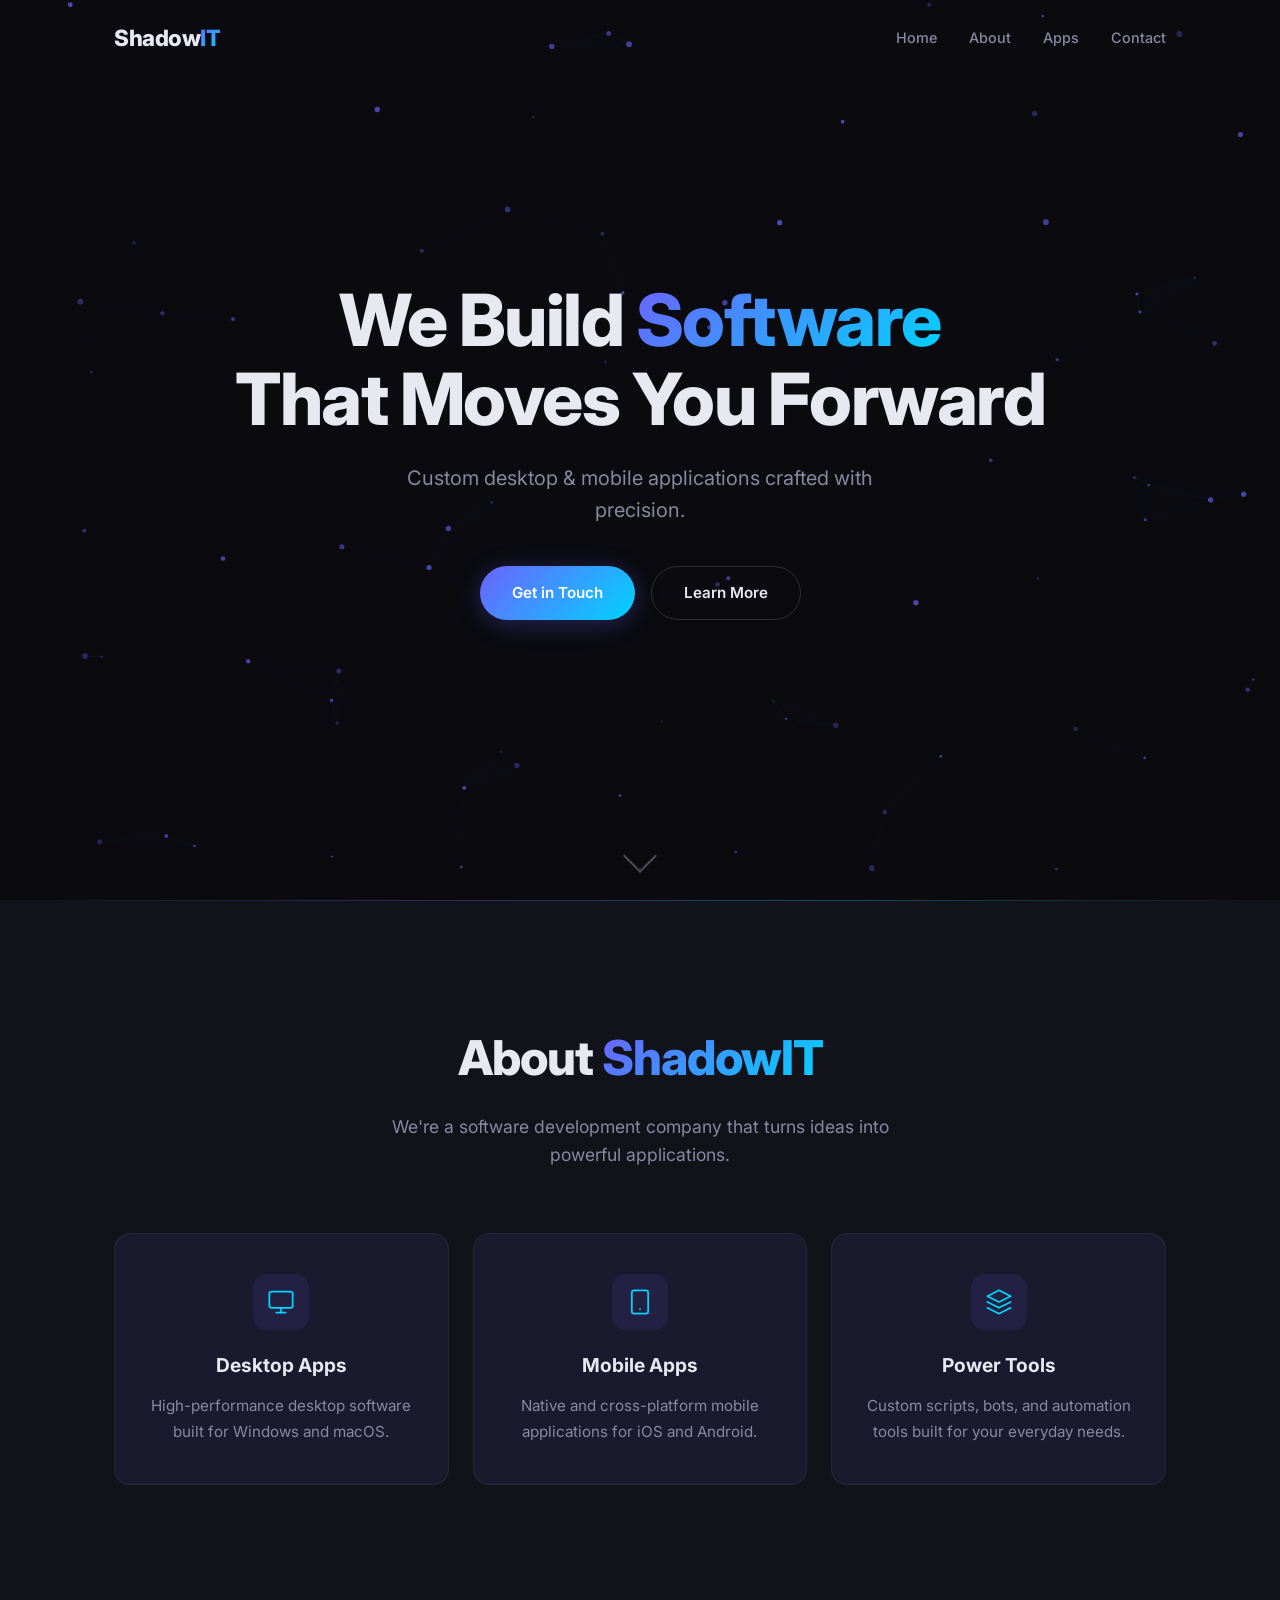
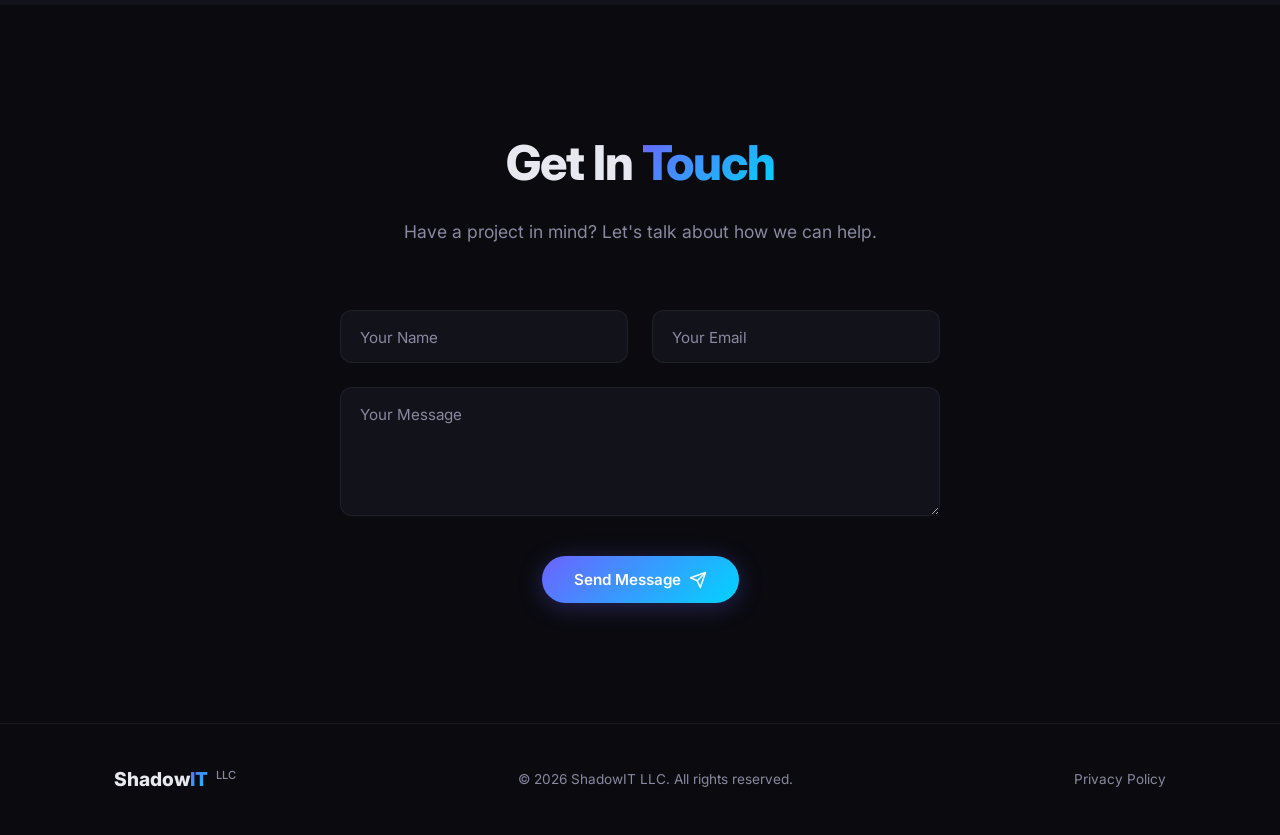
==== commit 0598d93c: "Close audit gaps: privacy policy, spam protection, favicon, a11y, 404, OG tags - Add privacy policy " ====
--- a/index.html
+++ b/index.html
@@ -5,31 +5,44 @@
   <meta name="viewport" content="width=device-width, initial-scale=1.0">
   <title>ShadowIT LLC — Software Development</title>
   <meta name="description" content="ShadowIT LLC builds custom software for desktop and mobile platforms.">
+  <link rel="canonical" href="https://theshadowitgroup.com/">
+  <meta property="og:type" content="website">
+  <meta property="og:title" content="ShadowIT LLC — Software Development">
+  <meta property="og:description" content="ShadowIT LLC builds custom software for desktop and mobile platforms.">
+  <meta property="og:url" content="https://theshadowitgroup.com/">
+  <meta name="twitter:card" content="summary">
+  <link rel="icon" type="image/svg+xml" href="/favicon.svg">
+  <link rel="apple-touch-icon" href="/apple-touch-icon.png">
+  <script>document.documentElement.classList.add('js');</script>
   <link rel="stylesheet" href="style.css">
   <link rel="preconnect" href="https://fonts.googleapis.com">
   <link rel="preconnect" href="https://fonts.gstatic.com" crossorigin>
   <link href="https://fonts.googleapis.com/css2?family=Inter:wght@400;500;600;700;800&display=swap" rel="stylesheet">
 </head>
 <body>
+  <a class="skip-link" href="#main-content">Skip to content</a>
+
   <!-- Navigation -->
   <nav class="navbar" id="navbar">
     <div class="nav-container">
       <a href="#" class="nav-logo">
         <span class="logo-shadow">Shadow</span><span class="logo-it">IT</span>
       </a>
-      <ul class="nav-links">
+      <ul class="nav-links" id="nav-links">
         <li><a href="#hero">Home</a></li>
         <li><a href="#about">About</a></li>
         <li><a href="/apps/">Apps</a></li>
         <li><a href="#contact">Contact</a></li>
       </ul>
-      <button class="nav-toggle" id="nav-toggle" aria-label="Toggle menu">
+      <button class="nav-toggle" id="nav-toggle" aria-label="Toggle menu" aria-expanded="false" aria-controls="nav-links">
         <span></span>
         <span></span>
         <span></span>
       </button>
     </div>
   </nav>
+
+  <main id="main-content" tabindex="-1">
 
   <!-- Hero Section -->
   <section class="hero" id="hero">
@@ -62,7 +75,7 @@
       <div class="about-grid">
         <div class="about-card fade-up">
           <div class="card-icon">
-            <svg viewBox="0 0 24 24" fill="none" stroke="currentColor" stroke-width="1.5" stroke-linecap="round" stroke-linejoin="round">
+            <svg aria-hidden="true" viewBox="0 0 24 24" fill="none" stroke="currentColor" stroke-width="1.5" stroke-linecap="round" stroke-linejoin="round">
               <rect x="2" y="3" width="20" height="14" rx="2"/><path d="M8 21h8"/><path d="M12 17v4"/>
             </svg>
           </div>
@@ -71,7 +84,7 @@
         </div>
         <div class="about-card fade-up">
           <div class="card-icon">
-            <svg viewBox="0 0 24 24" fill="none" stroke="currentColor" stroke-width="1.5" stroke-linecap="round" stroke-linejoin="round">
+            <svg aria-hidden="true" viewBox="0 0 24 24" fill="none" stroke="currentColor" stroke-width="1.5" stroke-linecap="round" stroke-linejoin="round">
               <rect x="5" y="2" width="14" height="20" rx="2"/><path d="M12 18h.01"/>
             </svg>
           </div>
@@ -80,7 +93,7 @@
         </div>
         <div class="about-card fade-up">
           <div class="card-icon">
-            <svg viewBox="0 0 24 24" fill="none" stroke="currentColor" stroke-width="1.5" stroke-linecap="round" stroke-linejoin="round">
+            <svg aria-hidden="true" viewBox="0 0 24 24" fill="none" stroke="currentColor" stroke-width="1.5" stroke-linecap="round" stroke-linejoin="round">
               <path d="M12 2L2 7l10 5 10-5-10-5z"/><path d="M2 17l10 5 10-5"/><path d="M2 12l10 5 10-5"/>
             </svg>
           </div>
@@ -102,6 +115,7 @@
         <input type="hidden" name="_subject" value="New message from ShadowIT website">
         <input type="hidden" name="_next" value="https://theshadowitgroup.com">
         <input type="hidden" name="_captcha" value="false">
+        <input type="text" name="_honey" style="display:none" tabindex="-1" autocomplete="off" aria-hidden="true">
         <div class="form-group">
           <input type="text" id="name" name="name" required placeholder=" ">
           <label for="name">Your Name</label>
@@ -124,6 +138,8 @@
     </div>
   </section>
 
+  </main>
+
   <!-- Footer -->
   <footer class="footer">
     <div class="container">
@@ -133,6 +149,7 @@
           <span class="footer-llc">LLC</span>
         </div>
         <p class="footer-text">&copy; 2026 ShadowIT LLC. All rights reserved.</p>
+        <a class="footer-link" href="/privacy/">Privacy Policy</a>
       </div>
     </div>
   </footer>
--- a/style.css
+++ b/style.css
@@ -748,19 +748,25 @@
   color: var(--accent-2);
 }
 
+/* ponytail: grid 0fr→1fr instead of a max-height cap — no clipping at any content height */
 .app-accordion-body {
-  max-height: 0;
+  display: grid;
+  grid-template-rows: 0fr;
+  visibility: hidden;
+  transition: grid-template-rows 0.5s cubic-bezier(0.4, 0, 0.2, 1), visibility 0s 0.5s;
+}
+
+.app-accordion.open .app-accordion-body {
+  grid-template-rows: 1fr;
+  visibility: visible;
+  transition: grid-template-rows 0.7s cubic-bezier(0.4, 0, 0.2, 1), visibility 0s;
+}
+
+.app-accordion-content {
   overflow: hidden;
-  transition: max-height 0.5s cubic-bezier(0.4, 0, 0.2, 1);
-}
-
-.app-accordion.open .app-accordion-body {
-  max-height: 3000px;
-  transition: max-height 0.7s cubic-bezier(0.4, 0, 0.2, 1);
-}
-
-.app-accordion-content {
-  padding: 0 32px 32px;
+  min-height: 0;
+  /* bottom spacing lives on the last child — padding here would floor the 0fr track above 0 */
+  padding: 0 32px;
   opacity: 0;
   transform: translateY(-8px);
   transition: opacity 0.3s ease, transform 0.3s ease;
@@ -784,6 +790,7 @@
 
 .app-accordion .cta-card {
   margin-top: 8px;
+  margin-bottom: 32px;
 }
 
 @media (max-width: 768px) {
@@ -799,12 +806,17 @@
   }
 
   .app-accordion-content {
-    padding: 0 20px 24px;
+    padding: 0 20px;
+  }
+
+  .app-accordion .cta-card {
+    margin-bottom: 24px;
   }
 }
 
 /* ===== Fade-up Animation ===== */
-.fade-up {
+/* Hidden-until-scroll only when JS is running — no-JS visitors see everything */
+.js .fade-up {
   opacity: 0;
   transform: translateY(30px);
   transition: opacity 0.7s ease, transform 0.7s ease;
@@ -902,3 +914,128 @@
     grid-template-columns: 1fr;
   }
 }
+
+/* ===== Accessibility ===== */
+.skip-link {
+  position: fixed;
+  top: -60px;
+  left: 16px;
+  z-index: 1001;
+  padding: 10px 18px;
+  background: var(--bg-card);
+  border: 1px solid var(--accent-1);
+  border-radius: 8px;
+  font-weight: 600;
+  transition: top 0.2s;
+}
+
+.skip-link:focus {
+  top: 12px;
+}
+
+a:focus-visible,
+button:focus-visible {
+  outline: 2px solid var(--accent-2);
+  outline-offset: 3px;
+}
+
+@media (prefers-reduced-motion: reduce) {
+  html {
+    scroll-behavior: auto;
+  }
+
+  *, *::before, *::after {
+    animation-duration: 0.01ms !important;
+    animation-iteration-count: 1 !important;
+    transition-duration: 0.01ms !important;
+    transition-delay: 0s !important;
+  }
+
+  .js .fade-up {
+    opacity: 1;
+    transform: none;
+  }
+}
+
+/* ===== Footer Legal Link ===== */
+.footer-link {
+  color: var(--text-secondary);
+  font-size: 0.85rem;
+  transition: color 0.3s;
+}
+
+.footer-link:hover {
+  color: var(--text-primary);
+}
+
+/* ===== CTA Button ===== */
+.cta-card .btn {
+  margin-top: 24px;
+}
+
+/* ===== Legal Pages ===== */
+.legal {
+  padding: 160px 0 100px;
+}
+
+.legal .container {
+  max-width: 760px;
+}
+
+.legal h1 {
+  font-size: clamp(2rem, 4vw, 2.6rem);
+  font-weight: 800;
+  letter-spacing: -1px;
+  margin-bottom: 8px;
+}
+
+.legal .effective-date {
+  color: var(--text-secondary);
+  font-size: 0.9rem;
+  margin-bottom: 48px;
+}
+
+.legal h2 {
+  font-size: 1.25rem;
+  font-weight: 700;
+  margin: 40px 0 12px;
+}
+
+.legal p,
+.legal li {
+  color: var(--text-secondary);
+  font-size: 0.95rem;
+  line-height: 1.8;
+}
+
+.legal ul {
+  padding-left: 24px;
+  margin: 12px 0;
+}
+
+.legal a {
+  color: var(--accent-2);
+}
+
+/* ===== 404 Page ===== */
+.error-page {
+  min-height: 100vh;
+  display: flex;
+  flex-direction: column;
+  align-items: center;
+  justify-content: center;
+  text-align: center;
+  padding: 0 24px;
+}
+
+.error-code {
+  font-size: clamp(5rem, 15vw, 9rem);
+  font-weight: 800;
+  line-height: 1;
+  margin-bottom: 8px;
+}
+
+.error-page p {
+  color: var(--text-secondary);
+  margin-bottom: 32px;
+}
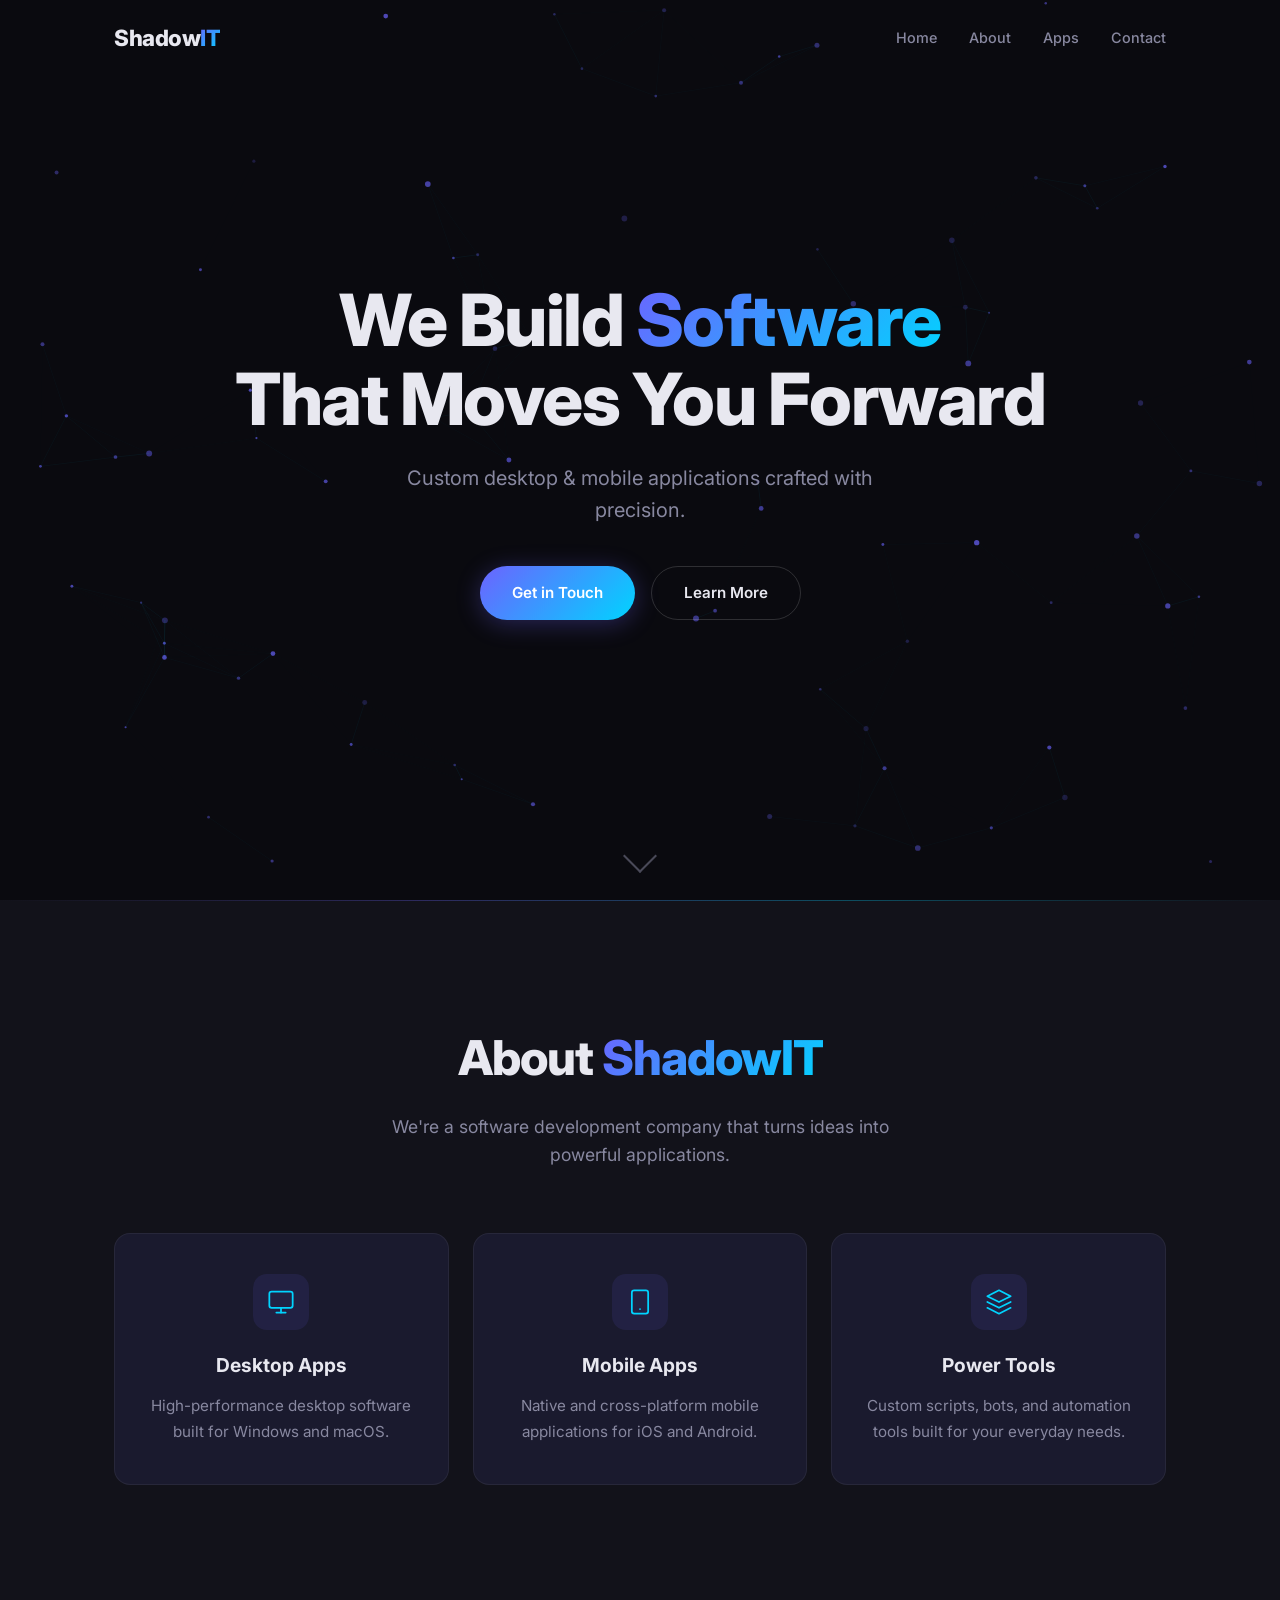
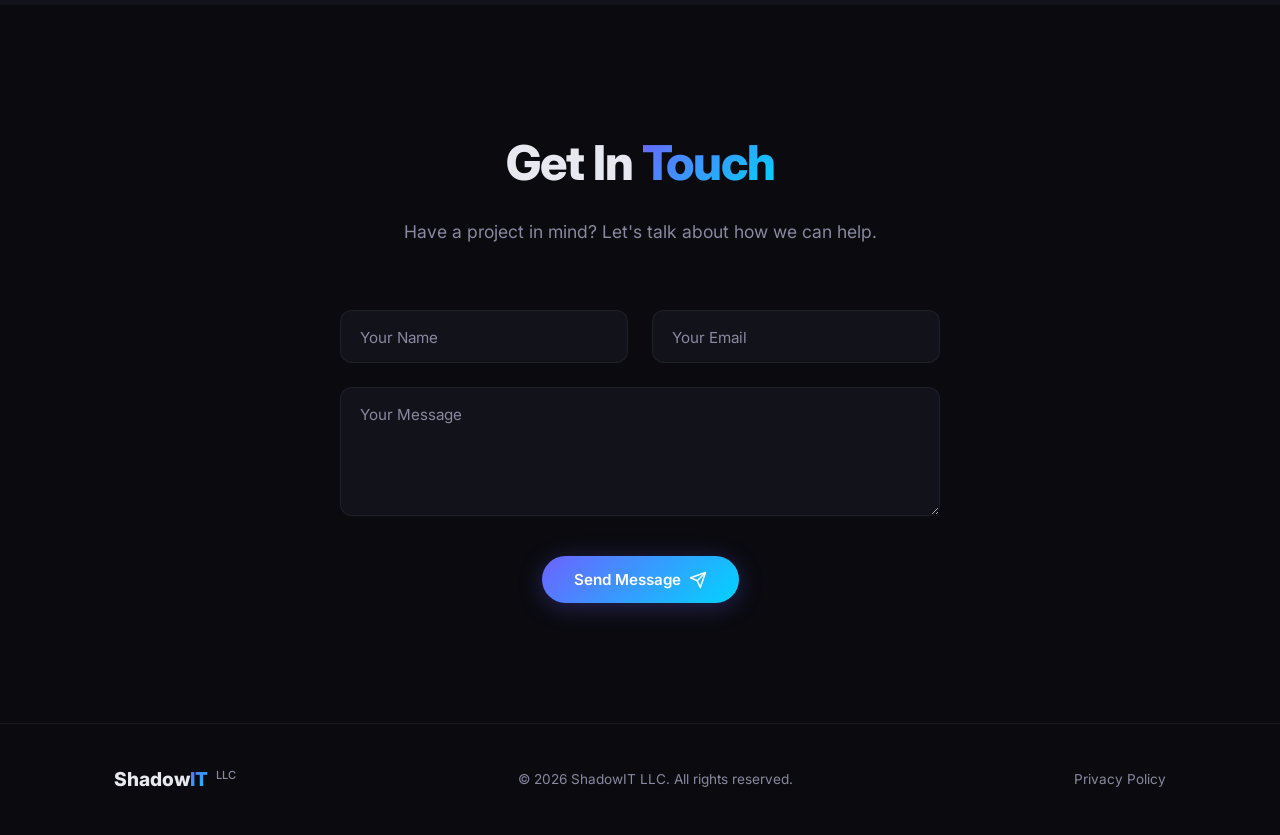
==== commit 9ac1f028: "Use FormSubmit alias so the contact email isn't in the page source Co-Authored-By: Claude Fable 5 <n" ====
--- a/index.html
+++ b/index.html
@@ -111,7 +111,7 @@
       <p class="section-subtitle fade-up">
         Have a project in mind? Let's talk about how we can help.
       </p>
-      <form class="contact-form fade-up" id="contact-form" action="https://formsubmit.co/John.hampton@theshadowitgroup.com" method="POST">
+      <form class="contact-form fade-up" id="contact-form" action="https://formsubmit.co/1deec119cb0fc83104690aa9dcab544b" method="POST">
         <input type="hidden" name="_subject" value="New message from ShadowIT website">
         <input type="hidden" name="_next" value="https://theshadowitgroup.com">
         <input type="hidden" name="_captcha" value="false">
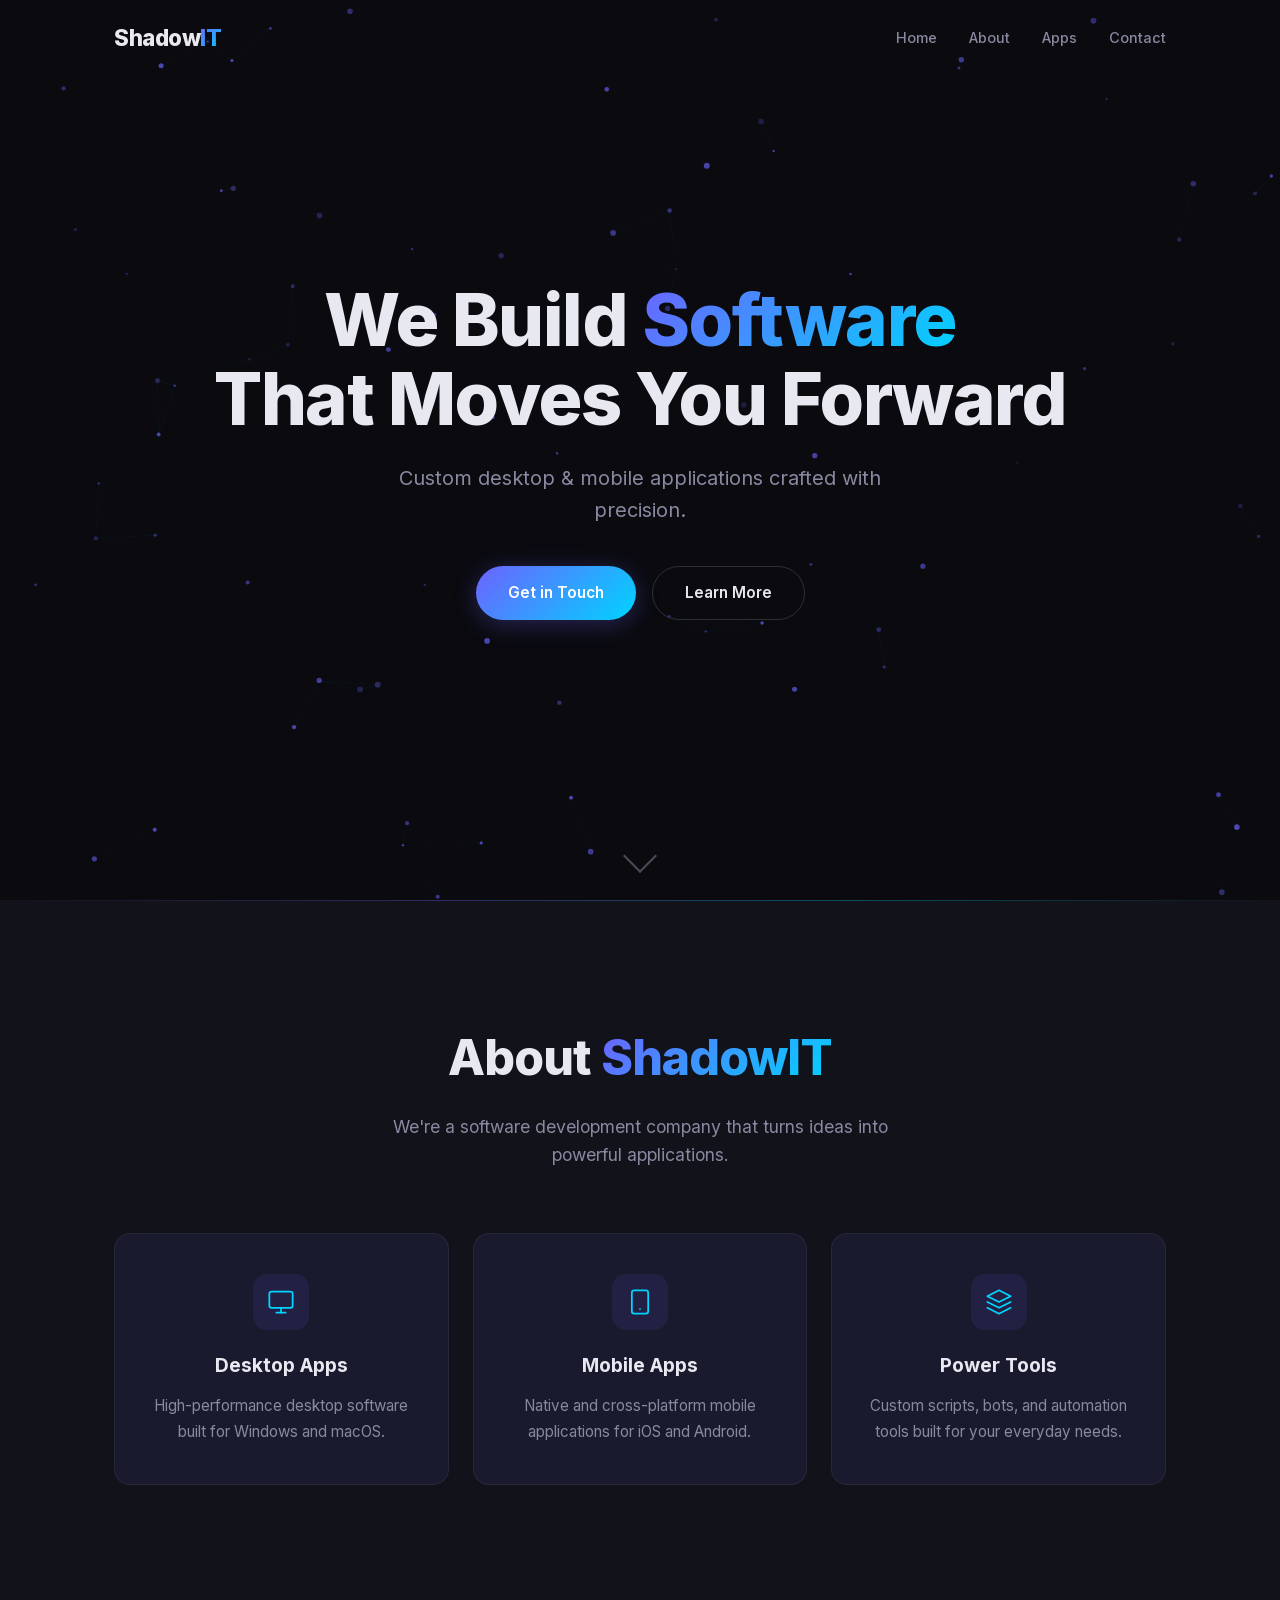
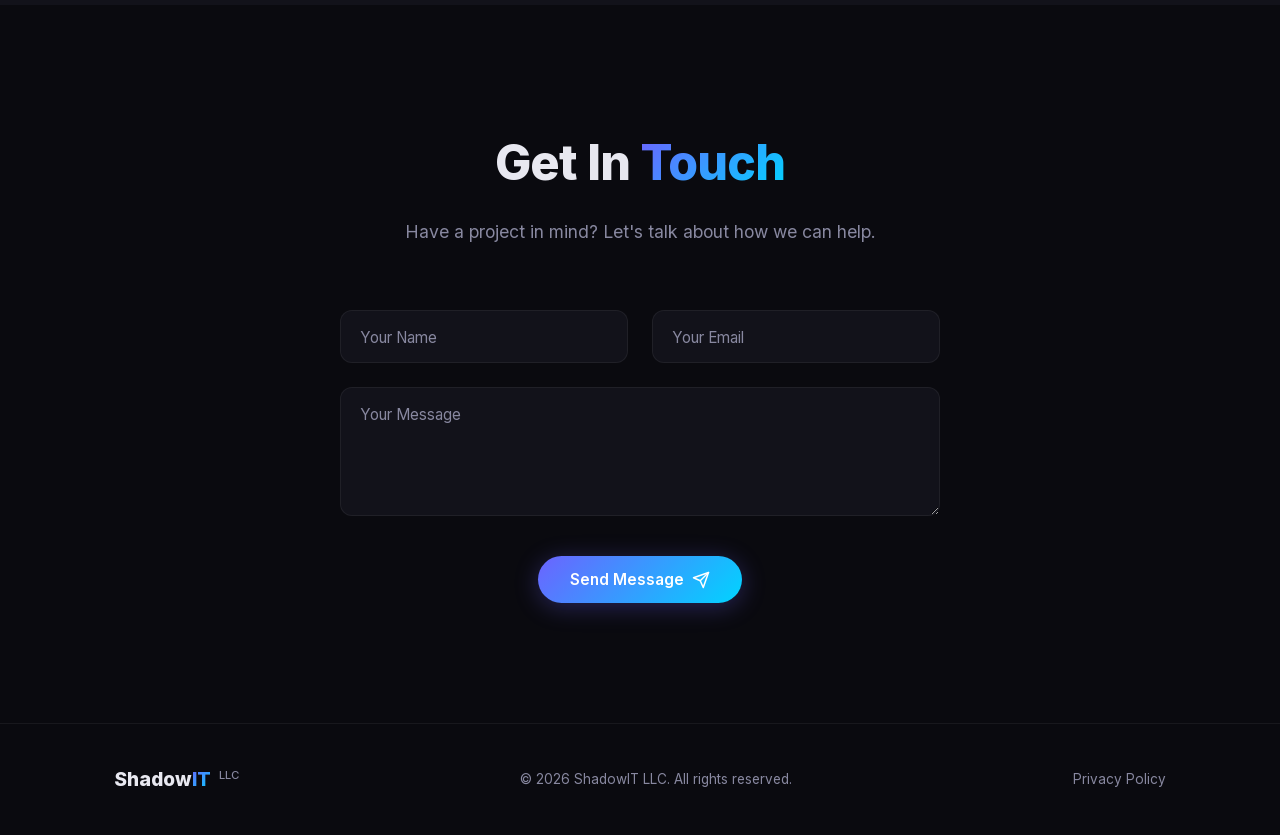
==== commit 780b6355: "Self-host Inter font and fix XSS sink in form success message - Serve Inter as a single self-hosted " ====
--- a/index.html
+++ b/index.html
@@ -15,9 +15,6 @@
   <link rel="apple-touch-icon" href="/apple-touch-icon.png">
   <script>document.documentElement.classList.add('js');</script>
   <link rel="stylesheet" href="style.css">
-  <link rel="preconnect" href="https://fonts.googleapis.com">
-  <link rel="preconnect" href="https://fonts.gstatic.com" crossorigin>
-  <link href="https://fonts.googleapis.com/css2?family=Inter:wght@400;500;600;700;800&display=swap" rel="stylesheet">
 </head>
 <body>
   <a class="skip-link" href="#main-content">Skip to content</a>
--- a/style.css
+++ b/style.css
@@ -1,3 +1,12 @@
+/* ===== Self-hosted Font ===== */
+@font-face {
+  font-family: 'Inter';
+  font-style: normal;
+  font-weight: 100 900;
+  font-display: swap;
+  src: url('fonts/inter-variable-latin.woff2') format('woff2');
+}
+
 /* ===== Reset & Base ===== */
 *, *::before, *::after {
   margin: 0;
